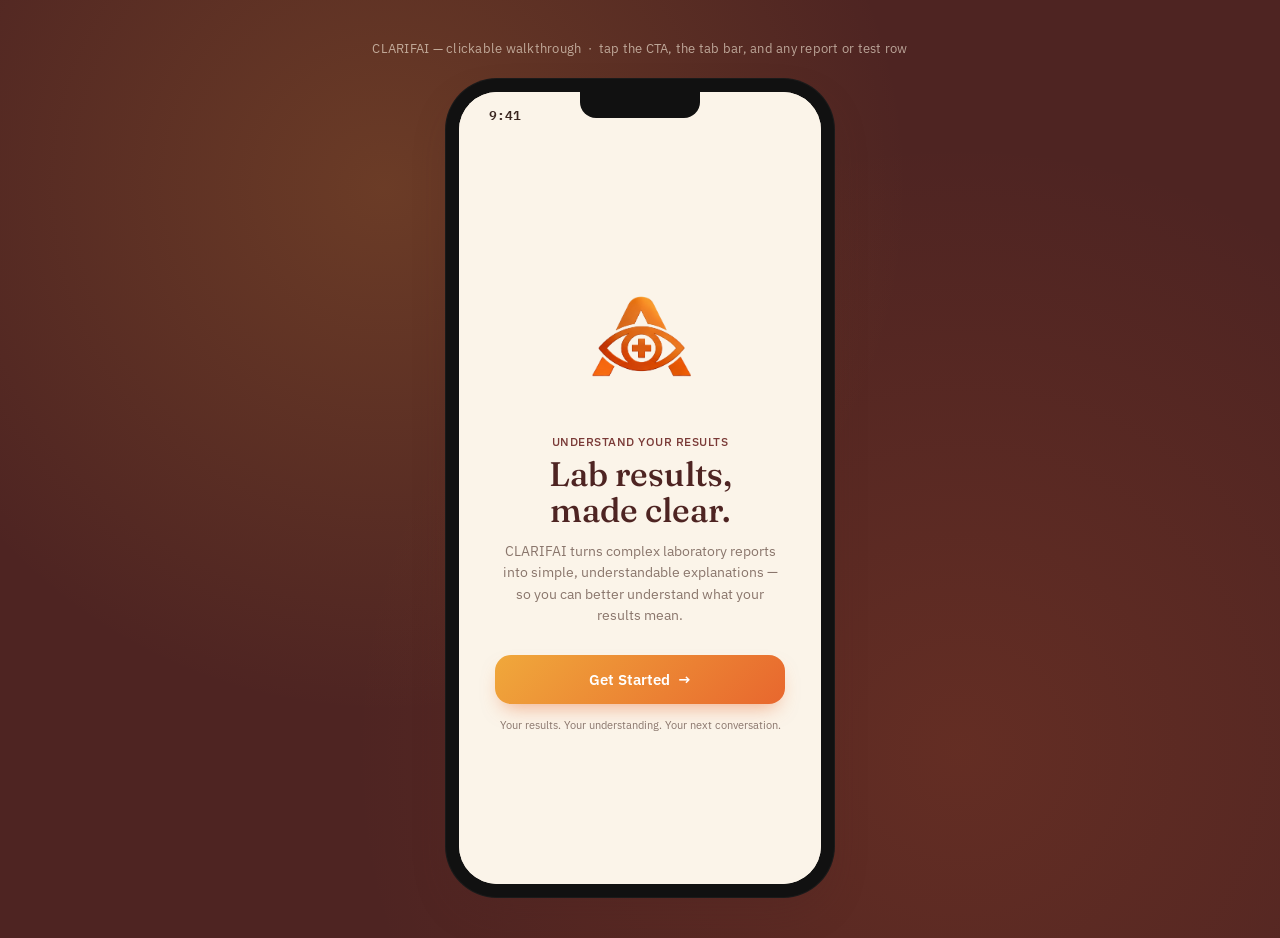
==== user/clarifai-app/index.html @ aa3ec921 "Added a separation folder for admin and user; also cleaned a few things for consistency" ====
<!DOCTYPE html>
<html lang="en">
<head>
<meta charset="UTF-8">
<meta name="viewport" content="width=device-width, initial-scale=1.0">
<title>CLARIFAI — Prototype</title>
<link rel="preconnect" href="https://fonts.googleapis.com">
<link rel="preconnect" href="https://fonts.gstatic.com" crossorigin>
<link href="https://fonts.googleapis.com/css2?family=Fraunces:opsz,wght@9..144,400;9..144,500;9..144,600&family=IBM+Plex+Sans:wght@400;500;600&family=IBM+Plex+Mono:wght@500;600&display=swap" rel="stylesheet">
<link rel="stylesheet" href="style.css">
</head>
<body>

<div class="stage-label">CLARIFAI — clickable walkthrough &nbsp;·&nbsp; tap the CTA, the tab bar, and any report or test row</div>

<div class="device">
  <div class="screen">

    <!-- ============ WELCOME ============ -->
    <div class="panel active welcome-panel" data-panel="welcome">
      <div class="statusbar">
        <span>9:41</span>
        <div class="icons">
          <svg viewBox="0 0 20 12" fill="none"><rect x="0" y="7" width="3" height="5" rx="0.5" fill="currentColor"/><rect x="5" y="4.5" width="3" height="7.5" rx="0.5" fill="currentColor"/><rect x="10" y="2" width="3" height="10" rx="0.5" fill="currentColor"/><rect x="15" y="0" width="3" height="12" rx="0.5" fill="currentColor"/></svg>
          <svg viewBox="0 0 25 12" fill="none"><rect x="0.5" y="0.5" width="20" height="11" rx="3" stroke="currentColor"/><rect x="2" y="2" width="15" height="8" rx="1.5" fill="currentColor"/><rect x="21.5" y="4" width="2" height="4" rx="1" fill="currentColor"/></svg>
        </div>
      </div>
      <div class="welcome-wrap">
        <div class="welcome-logo"><img src="clarifai-symbol.png" alt="CLARIFAI logo"></div>
        <div class="eyebrow">UNDERSTAND YOUR RESULTS</div>
        <h1>Lab results,<br>made clear.</h1>
        <p class="lead">CLARIFAI turns complex laboratory reports into simple, understandable explanations — so you can better understand what your results mean.</p>
        <button class="primary-btn welcome-btn" onclick="go('login')">Get Started <span>→</span></button>
        <p class="welcome-note">Your results. Your understanding. Your next conversation.</p>
      </div>
    </div>

    <!-- ============ LOGIN ============ -->
    <div class="panel login-panel" data-panel="login">
      <div class="statusbar">
        <span>9:41</span>
        <div class="icons">
          <svg viewBox="0 0 20 12" fill="none"><rect x="0" y="7" width="3" height="5" rx="0.5" fill="currentColor"/><rect x="5" y="4.5" width="3" height="7.5" rx="0.5" fill="currentColor"/><rect x="10" y="2" width="3" height="10" rx="0.5" fill="currentColor"/><rect x="15" y="0" width="3" height="12" rx="0.5" fill="currentColor"/></svg>
          <svg viewBox="0 0 25 12" fill="none"><rect x="0.5" y="0.5" width="20" height="11" rx="3" stroke="currentColor"/><rect x="2" y="2" width="15" height="8" rx="1.5" fill="currentColor"/><rect x="21.5" y="4" width="2" height="4" rx="1" fill="currentColor"/></svg>
        </div>
      </div>
      <div class="backrow">
        <button class="iconbtn" onclick="go('welcome')" aria-label="Back">
          <svg viewBox="0 0 24 24" fill="none"><path d="M15 6l-6 6 6 6" stroke="currentColor" stroke-width="2" stroke-linecap="round" stroke-linejoin="round"/></svg>
        </button>
      </div>
      <div class="login-wrap">
        <div class="login-brand">
          <div class="mini-logo"><img src="clarifai-symbol.png" alt="CLARIFAI symbol"></div>
          <h1>Welcome back</h1>
          <p>Log in to keep your lab reports and explanations in one place.</p>
        </div>

        <div class="form-group">
          <label for="email">Email address</label>
          <div class="input-wrap">
            <svg viewBox="0 0 24 24" fill="none"><rect x="3" y="5" width="18" height="14" rx="2" stroke="currentColor" stroke-width="1.8"/><path d="m4 7 8 6 8-6" stroke="currentColor" stroke-width="1.8" stroke-linejoin="round"/></svg>
            <input class="login-input" id="email" type="email" placeholder="you@example.com">
          </div>
        </div>

        <div class="form-group">
          <label for="password">Password</label>
          <div class="input-wrap">
            <svg viewBox="0 0 24 24" fill="none"><rect x="5" y="10" width="14" height="10" rx="2" stroke="currentColor" stroke-width="1.8"/><path d="M8 10V7.5a4 4 0 0 1 8 0V10" stroke="currentColor" stroke-width="1.8" stroke-linecap="round"/></svg>
            <input class="login-input" id="password" type="password" placeholder="Enter your password">
          </div>
        </div>

        <div class="login-options">
          <label class="remember"><input type="checkbox"> Remember me</label>
          <button class="forgot" type="button">Forgot password?</button>
        </div>

        <button class="primary-btn login-btn" onclick="go('home')">Log In</button>

        <div class="login-divider">SECURE &amp; PRIVATE</div>
        <div class="demo-note"><b>Prototype note:</b> this login is for the CLARIFAI walkthrough. Press Log In to continue to the app.</div>
      </div>
    </div>

    <!-- ============ HOME ============ -->
    <div class="panel" data-panel="home">
      <div class="statusbar">
        <span>9:41</span>
        <div class="icons">
          <svg viewBox="0 0 20 12" fill="none"><rect x="0" y="7" width="3" height="5" rx="0.5" fill="currentColor"/><rect x="5" y="4.5" width="3" height="7.5" rx="0.5" fill="currentColor"/><rect x="10" y="2" width="3" height="10" rx="0.5" fill="currentColor"/><rect x="15" y="0" width="3" height="12" rx="0.5" fill="currentColor"/></svg>
          <svg viewBox="0 0 25 12" fill="none"><rect x="0.5" y="0.5" width="20" height="11" rx="3" stroke="currentColor"/><rect x="2" y="2" width="15" height="8" rx="1.5" fill="currentColor"/><rect x="21.5" y="4" width="2" height="4" rx="1" fill="currentColor"/></svg>
        </div>
      </div>

      <div class="home-header">
        <div class="logo-mark"><img src="clarifai-symbol.png" alt="CLARIFAI symbol"></div>
        <div class="avatar">M</div>
      </div>

      <div class="panel-scroll">
        <div class="greeting">
          <h1>Kumusta, Marisol</h1>
          <p>Here's what's new with your lab reports, explained in plain language.</p>
        </div>

        <div class="upload-cta" onclick="go('upload')">
          <div class="ic">
            <svg viewBox="0 0 24 24" fill="none"><path d="M12 4v11M7 9l5-5 5 5" stroke="#fff" stroke-width="2" stroke-linecap="round" stroke-linejoin="round"/><path d="M5 17v2a2 2 0 0 0 2 2h10a2 2 0 0 0 2-2v-2" stroke="#fff" stroke-width="2" stroke-linecap="round"/></svg>
          </div>
          <div class="tx">
            <h3>Add a new lab report</h3>
            <p>Upload a photo or file — we'll translate it in under a minute.</p>
          </div>
        </div>

        <div class="section-row"><h2>Recent reports</h2><span>3 total</span></div>
        <div class="report-list">
          <div class="report-row card" onclick="go('results')">
            <div class="dot watch"></div>
            <div class="mid"><h4>Complete Blood Count</h4><span>Sept 2 · 2 flagged results</span></div>
            <div class="chev"><svg viewBox="0 0 24 24" fill="none"><path d="M9 6l6 6-6 6" stroke="currentColor" stroke-width="2" stroke-linecap="round" stroke-linejoin="round"/></svg></div>
          </div>
          <div class="report-row card">
            <div class="dot ok"></div>
            <div class="mid"><h4>Lipid Profile</h4><span>Aug 20 · within range</span></div>
            <div class="chev"><svg viewBox="0 0 24 24" fill="none"><path d="M9 6l6 6-6 6" stroke="currentColor" stroke-width="2" stroke-linecap="round" stroke-linejoin="round"/></svg></div>
          </div>
          <div class="report-row card">
            <div class="dot ok"></div>
            <div class="mid"><h4>Urinalysis</h4><span>Jul 11 · within range</span></div>
            <div class="chev"><svg viewBox="0 0 24 24" fill="none"><path d="M9 6l6 6-6 6" stroke="currentColor" stroke-width="2" stroke-linecap="round" stroke-linejoin="round"/></svg></div>
          </div>
        </div>

        <div class="literacy-strip">
          <svg viewBox="0 0 24 24" fill="none"><circle cx="12" cy="12" r="9" stroke="currentColor" stroke-width="1.8"/><path d="M12 11v5.5M12 8v.01" stroke="currentColor" stroke-width="1.8" stroke-linecap="round"/></svg>
          <p><b>CLARIFAI explains — it doesn't diagnose.</b> Bring your reports to your next visit to talk through what they mean for you.</p>
        </div>
      </div>

      <div class="tabbar">
        <button class="tab active" data-tab="home" onclick="go('home')">
          <svg viewBox="0 0 24 24" fill="none"><path d="M4 11.5 12 4l8 7.5" stroke="currentColor" stroke-width="1.9" stroke-linecap="round" stroke-linejoin="round"/><path d="M6 10v9a1 1 0 0 0 1 1h10a1 1 0 0 0 1-1v-9" stroke="currentColor" stroke-width="1.9" stroke-linecap="round" stroke-linejoin="round"/></svg>
          Home
        </button>
        <button class="tab" data-tab="results" onclick="go('results')">
          <svg viewBox="0 0 24 24" fill="none"><rect x="5" y="3.5" width="14" height="17" rx="2" stroke="currentColor" stroke-width="1.9"/><path d="M8.5 8.5h7M8.5 12h7M8.5 15.5h4.5" stroke="currentColor" stroke-width="1.9" stroke-linecap="round"/></svg>
          History
        </button>
        <button class="tab scan" onclick="go('upload')">
          <svg viewBox="0 0 24 24" fill="none"><rect x="3" y="6" width="18" height="13" rx="2.5" stroke="#fff" stroke-width="1.9"/><path d="M8 6l1.2-2h5.6L16 6" stroke="#fff" stroke-width="1.9" stroke-linecap="round" stroke-linejoin="round"/><circle cx="12" cy="12.5" r="3.4" stroke="#fff" stroke-width="1.9"/></svg>
        </button>
        <button class="tab" data-tab="detail" onclick="go('detail')">
          <svg viewBox="0 0 24 24" fill="none"><path d="M3 12h4l2-7 4 14 2-7h6" stroke="currentColor" stroke-width="1.9" stroke-linecap="round" stroke-linejoin="round"/></svg>
          Results
        </button>
        <button class="tab" data-tab="profile" onclick="go('profile')">
          <svg viewBox="0 0 24 24" fill="none"><circle cx="12" cy="8.2" r="3.4" stroke="currentColor" stroke-width="1.9"/><path d="M5 19.5c1.3-3.4 4.1-5 7-5s5.7 1.6 7 5" stroke="currentColor" stroke-width="1.9" stroke-linecap="round"/></svg>
          Profile
        </button>
      </div>
    </div>

    <!-- ============ UPLOAD ============ -->
    <div class="panel" data-panel="upload">
      <div class="statusbar"><span>9:41</span><div class="icons"><span></span></div></div>
      <div class="backrow">
        <div class="iconbtn" onclick="go('home')"><svg viewBox="0 0 24 24" fill="none"><path d="M15 6l-6 6 6 6" stroke="currentColor" stroke-width="2" stroke-linecap="round" stroke-linejoin="round"/></svg></div>
        <h2 style="font-size:16.5px;">Add a lab report</h2>
      </div>
      <div class="panel-scroll">
        <div class="dropzone" id="dropzone" onclick="mockFile()">
          <div class="ic">
            <svg viewBox="0 0 24 24" fill="none"><path d="M12 16V4M8 8l4-4 4 4" stroke="currentColor" stroke-width="2" stroke-linecap="round" stroke-linejoin="round"/><path d="M4 16v3a2 2 0 0 0 2 2h12a2 2 0 0 0 2-2v-3" stroke="currentColor" stroke-width="2" stroke-linecap="round"/></svg>
          </div>
          <h3>Drop your report here</h3>
          <p>Or choose an option below. Photos, scans, and PDFs all work.</p>
        </div>

        <div class="filepreview" id="filepreview">
          <div class="thumb"><svg viewBox="0 0 24 24" fill="none"><path d="M14 3H7a2 2 0 0 0-2 2v14a2 2 0 0 0 2 2h10a2 2 0 0 0 2-2V8l-5-5Z" stroke="#fff" stroke-width="1.8" stroke-linejoin="round"/><path d="M14 3v5h5" stroke="#fff" stroke-width="1.8" stroke-linejoin="round"/></svg></div>
          <div class="mid"><h4>CBC_Sept2026.jpg</h4><span>2.4 MB · ready to analyze</span></div>
        </div>

        <div class="upload-actions" style="margin-top:18px;">
          <button class="ghost-btn" onclick="mockFile()">
            <svg viewBox="0 0 24 24" fill="none" width="17" height="17"><rect x="3" y="6" width="18" height="13" rx="2.5" stroke="currentColor" stroke-width="1.8"/><circle cx="12" cy="12.5" r="3.2" stroke="currentColor" stroke-width="1.8"/></svg>
            Take a photo
          </button>
          <button class="ghost-btn" onclick="mockFile()">
            <svg viewBox="0 0 24 24" fill="none" width="17" height="17"><path d="M14 3H7a2 2 0 0 0-2 2v14a2 2 0 0 0 2 2h10a2 2 0 0 0 2-2V8l-5-5Z" stroke="currentColor" stroke-width="1.8" stroke-linejoin="round"/></svg>
            Choose a file
          </button>
        </div>
      </div>
      <div class="upload-footer">
        <button class="primary-btn" onclick="go('processing'); runPipeline();">Analyze report</button>
      </div>
    </div>

    <!-- ============ PROCESSING ============ -->
    <div class="panel" data-panel="processing">
      <div class="statusbar"><span>9:41</span><div class="icons"><span></span></div></div>
      <div class="proc-wrap">
        <div class="proc-mark">
          <svg viewBox="0 0 48 48" fill="none"><path d="M6 24C13 13 35 13 42 24C35 35 13 35 6 24Z" stroke="currentColor" stroke-width="2.6" stroke-linejoin="round"/><circle cx="24" cy="24" r="6" fill="currentColor"/></svg>
        </div>
        <h2>Reading your report</h2>
        <p>This usually takes a few seconds</p>

        <div class="steps" id="steps">
          <div class="step" data-step="1">
            <div><div class="num">1</div><div class="connector"></div></div>
            <div class="stxt"><h4>Capture</h4><p>Scanning the document you uploaded</p></div>
          </div>
          <div class="step" data-step="2">
            <div><div class="num">2</div><div class="connector"></div></div>
            <div class="stxt"><h4>Identify</h4><p>Finding test names, values, and ranges</p></div>
          </div>
          <div class="step" data-step="3">
            <div><div class="num">3</div><div class="connector"></div></div>
            <div class="stxt"><h4>Match</h4><p>Checking against our medical knowledge base</p></div>
          </div>
          <div class="step" data-step="4">
            <div><div class="num">4</div><div class="connector"></div></div>
            <div class="stxt"><h4>Explain</h4><p>Writing a plain-language explanation</p></div>
          </div>
          <div class="step" data-step="5">
            <div><div class="num">5</div></div>
            <div class="stxt"><h4>Deliver</h4><p>Preparing your results</p></div>
          </div>
        </div>
      </div>
    </div>

    <!-- ============ RESULTS ============ -->
    <div class="panel" data-panel="results">
      <div class="statusbar"><span>9:41</span><div class="icons"><span></span></div></div>
      <div class="backrow">
        <div class="iconbtn" onclick="go('home')"><svg viewBox="0 0 24 24" fill="none"><path d="M15 6l-6 6 6 6" stroke="currentColor" stroke-width="2" stroke-linecap="round" stroke-linejoin="round"/></svg></div>
        <h2 style="font-size:16.5px;">Complete Blood Count</h2>
      </div>
      <div class="panel-scroll">
        <div class="results-summary">
          <div class="big">2</div>
          <div class="cap">results are outside your lab's typical range — tap any test to see what it means</div>
        </div>

        <div class="test-row card" onclick="openTest('hgb')">
          <div class="mid"><h4>Hemoglobin</h4><div class="val">14.5 g/dL</div></div>
          <div class="flag normal">In range</div>
        </div>
        <div class="test-row card" onclick="openTest('wbc')">
          <div class="mid"><h4>White Blood Cells</h4><div class="val">12.4 ×10⁹/L</div></div>
          <div class="flag high"><svg viewBox="0 0 24 24" fill="none"><path d="M6 15l6-6 6 6" stroke="#fff" stroke-width="3" stroke-linecap="round"/></svg>Above</div>
        </div>
        <div class="test-row card" onclick="openTest('glu')">
          <div class="mid"><h4>Fasting Glucose</h4><div class="val">118 mg/dL</div></div>
          <div class="flag high"><svg viewBox="0 0 24 24" fill="none"><path d="M6 15l6-6 6 6" stroke="#fff" stroke-width="3" stroke-linecap="round"/></svg>Above</div>
        </div>
        <div class="test-row card" onclick="openTest('crea')">
          <div class="mid"><h4>Creatinine</h4><div class="val">0.9 mg/dL</div></div>
          <div class="flag normal">In range</div>
        </div>
        <div class="test-row card" onclick="openTest('plt')">
          <div class="mid"><h4>Platelets</h4><div class="val">142 ×10⁹/L</div></div>
          <div class="flag low"><svg viewBox="0 0 24 24" fill="none"><path d="M6 9l6 6 6-6" stroke="var(--ember-500)" stroke-width="3" stroke-linecap="round"/></svg>Below</div>
        </div>
      </div>
      <div class="tabbar">
        <button class="tab" onclick="go('home')"><svg viewBox="0 0 24 24" fill="none"><path d="M4 11.5 12 4l8 7.5" stroke="currentColor" stroke-width="1.9" stroke-linecap="round" stroke-linejoin="round"/><path d="M6 10v9a1 1 0 0 0 1 1h10a1 1 0 0 0 1-1v-9" stroke="currentColor" stroke-width="1.9" stroke-linecap="round" stroke-linejoin="round"/></svg>Home</button>
        <button class="tab active"><svg viewBox="0 0 24 24" fill="none"><rect x="5" y="3.5" width="14" height="17" rx="2" stroke="currentColor" stroke-width="1.9"/><path d="M8.5 8.5h7M8.5 12h7M8.5 15.5h4.5" stroke="currentColor" stroke-width="1.9" stroke-linecap="round"/></svg>History</button>
        <button class="tab scan" onclick="go('upload')"><svg viewBox="0 0 24 24" fill="none"><rect x="3" y="6" width="18" height="13" rx="2.5" stroke="#fff" stroke-width="1.9"/><path d="M8 6l1.2-2h5.6L16 6" stroke="#fff" stroke-width="1.9" stroke-linecap="round" stroke-linejoin="round"/><circle cx="12" cy="12.5" r="3.4" stroke="#fff" stroke-width="1.9"/></svg></button>
        <button class="tab" onclick="go('detail')"><svg viewBox="0 0 24 24" fill="none"><path d="M3 12h4l2-7 4 14 2-7h6" stroke="currentColor" stroke-width="1.9" stroke-linecap="round" stroke-linejoin="round"/></svg>Results</button>
        <button class="tab" onclick="go('profile')"><svg viewBox="0 0 24 24" fill="none"><circle cx="12" cy="8.2" r="3.4" stroke="currentColor" stroke-width="1.9"/><path d="M5 19.5c1.3-3.4 4.1-5 7-5s5.7 1.6 7 5" stroke="currentColor" stroke-width="1.9" stroke-linecap="round"/></svg>Profile</button>
      </div>
    </div>

    <!-- ============ DETAIL ============ -->
    <div class="panel" data-panel="detail">
      <div class="statusbar"><span>9:41</span><div class="icons"><span></span></div></div>
      <div class="backrow">
        <div class="iconbtn" onclick="go('results')"><svg viewBox="0 0 24 24" fill="none"><path d="M15 6l-6 6 6 6" stroke="currentColor" stroke-width="2" stroke-linecap="round" stroke-linejoin="round"/></svg></div>
        <h2 style="font-size:16.5px;">Test result</h2>
      </div>
      <div class="panel-scroll">
        <div class="detail-hero">
          <div class="eyebrow" id="d-eyebrow">White blood cells</div>
          <h1 id="d-title">White Blood Cell Count</h1>
          <div class="value-row"><div class="v" id="d-value">12.4</div><div class="u" id="d-unit">×10⁹/L</div></div>

          <div class="gauge">
            <div class="gauge-track"><div class="gauge-fill"></div><div class="gauge-marker" id="d-marker" style="left:78%;"></div></div>
            <div class="gauge-labels"><span id="d-lo">4.5</span><span id="d-hi">11.0</span></div>
          </div>
        </div>

        <div class="toggle-row">
          <div class="toggle-group" id="grp-level">
            <button class="toggle-opt active" data-level="simple" onclick="setLevel('simple')">Simple</button>
            <button class="toggle-opt" data-level="technical" onclick="setLevel('technical')">Technical</button>
          </div>
          <div class="toggle-group" id="grp-lang">
            <button class="toggle-opt active" data-lang="en" onclick="setLang('en')">English</button>
            <button class="toggle-opt" data-lang="fil" onclick="setLang('fil')">Filipino</button>
          </div>
        </div>

        <div class="explain-card card">
          <div class="tag" id="d-tag">
            <svg viewBox="0 0 24 24" fill="none" width="12" height="12"><path d="M6 15l6-6 6 6" stroke="currentColor" stroke-width="3" stroke-linecap="round"/></svg>
            Above your lab's range
          </div>
          <p id="d-explain">White blood cells help your body fight infection. Your count is a bit higher than what your lab expects for a healthy adult — this can happen for many reasons, including a recent infection. It's not a diagnosis on its own.</p>
        </div>

        <div class="audio-row card">
          <button class="playbtn" id="playbtn" onclick="toggleAudio()">
            <svg id="play-icon" viewBox="0 0 24 24" fill="none"><path d="M8 5v14l11-7L8 5Z" fill="#fff"/></svg>
          </button>
          <div class="waves" id="waves"></div>
          <span id="audio-time">0:00 / 0:24</span>
        </div>

        <div class="disclaimer">
          <svg viewBox="0 0 24 24" fill="none"><circle cx="12" cy="12" r="9" stroke="currentColor" stroke-width="1.8"/><path d="M12 11v5.5M12 8v.01" stroke="currentColor" stroke-width="1.8" stroke-linecap="round"/></svg>
          <p>This explains what your result means — it doesn't diagnose a condition or replace medical advice. Share this report with your doctor for guidance specific to you.</p>
        </div>
      </div>
      <div class="tabbar">
        <button class="tab" onclick="go('home')"><svg viewBox="0 0 24 24" fill="none"><path d="M4 11.5 12 4l8 7.5" stroke="currentColor" stroke-width="1.9" stroke-linecap="round" stroke-linejoin="round"/><path d="M6 10v9a1 1 0 0 0 1 1h10a1 1 0 0 0 1-1v-9" stroke="currentColor" stroke-width="1.9" stroke-linecap="round" stroke-linejoin="round"/></svg>Home</button>
        <button class="tab" onclick="go('results')"><svg viewBox="0 0 24 24" fill="none"><rect x="5" y="3.5" width="14" height="17" rx="2" stroke="currentColor" stroke-width="1.9"/><path d="M8.5 8.5h7M8.5 12h7M8.5 15.5h4.5" stroke="currentColor" stroke-width="1.9" stroke-linecap="round"/></svg>History</button>
        <button class="tab scan" onclick="go('upload')"><svg viewBox="0 0 24 24" fill="none"><rect x="3" y="6" width="18" height="13" rx="2.5" stroke="#fff" stroke-width="1.9"/><path d="M8 6l1.2-2h5.6L16 6" stroke="#fff" stroke-width="1.9" stroke-linecap="round" stroke-linejoin="round"/><circle cx="12" cy="12.5" r="3.4" stroke="#fff" stroke-width="1.9"/></svg></button>
        <button class="tab active"><svg viewBox="0 0 24 24" fill="none"><path d="M3 12h4l2-7 4 14 2-7h6" stroke="currentColor" stroke-width="1.9" stroke-linecap="round" stroke-linejoin="round"/></svg>Results</button>
        <button class="tab" onclick="go('profile')"><svg viewBox="0 0 24 24" fill="none"><circle cx="12" cy="8.2" r="3.4" stroke="currentColor" stroke-width="1.9"/><path d="M5 19.5c1.3-3.4 4.1-5 7-5s5.7 1.6 7 5" stroke="currentColor" stroke-width="1.9" stroke-linecap="round"/></svg>Profile</button>
      </div>
    </div>

    <!-- ============ PROFILE ============ -->
    <div class="panel" data-panel="profile">
      <div class="statusbar"><span>9:41</span><div class="icons"><span></span></div></div>
      <div class="panel-scroll" style="padding-top:14px;">
        <div class="prof-head">
          <div class="avatar">M</div>
          <div><h3>Marisol Reyes</h3><span>marisol.reyes@email.com</span></div>
        </div>

        <div class="settings-group">
          <h4>Language &amp; accessibility</h4>
          <div class="card">
            <div class="setting-row">
              <div class="lbl"><svg viewBox="0 0 24 24" fill="none"><path d="M4 6h9M8 4v2c0 4.5-2 8-5 10M6 12c1.8 2 4.6 3.2 7 3.4M13 21l4-9 4 9M14.5 18h5" stroke="currentColor" stroke-width="1.7" stroke-linecap="round" stroke-linejoin="round"/></svg>Report language</div>
              <div class="val">Filipino ›</div>
            </div>
            <div class="setting-row">
              <div class="lbl"><svg viewBox="0 0 24 24" fill="none"><path d="M11 5 6 9H3v6h3l5 4V5Z" stroke="currentColor" stroke-width="1.7" stroke-linejoin="round"/><path d="M16 9a4 4 0 0 1 0 6" stroke="currentColor" stroke-width="1.7" stroke-linecap="round"/></svg>Audio explanations</div>
              <div class="switch on" onclick="this.classList.toggle('on')"><i></i></div>
            </div>
            <div class="setting-row">
              <div class="lbl"><svg viewBox="0 0 24 24" fill="none"><path d="M4 12h16M4 7h16M4 17h10" stroke="currentColor" stroke-width="1.7" stroke-linecap="round"/></svg>Simplified text by default</div>
              <div class="switch on" onclick="this.classList.toggle('on')"><i></i></div>
            </div>
          </div>
        </div>

        <div class="settings-group">
          <h4>Privacy</h4>
          <div class="card">
            <div class="setting-row">
              <div class="lbl"><svg viewBox="0 0 24 24" fill="none"><rect x="5" y="10" width="14" height="10" rx="2" stroke="currentColor" stroke-width="1.7"/><path d="M8 10V7a4 4 0 0 1 8 0v3" stroke="currentColor" stroke-width="1.7"/></svg>Face ID lock</div>
              <div class="switch on" onclick="this.classList.toggle('on')"><i></i></div>
            </div>
            <div class="setting-row">
              <div class="lbl"><svg viewBox="0 0 24 24" fill="none"><path d="M14 3H7a2 2 0 0 0-2 2v14a2 2 0 0 0 2 2h10a2 2 0 0 0 2-2V8l-5-5Z" stroke="currentColor" stroke-width="1.7" stroke-linejoin="round"/></svg>Download my reports</div>
              <div class="val">›</div>
            </div>
            <div class="setting-row">
              <div class="lbl"><svg viewBox="0 0 24 24" fill="none"><path d="M3 6h18M8 6V4h8v2M6 6l1 14h10l1-14" stroke="currentColor" stroke-width="1.7" stroke-linecap="round" stroke-linejoin="round"/></svg>Delete account &amp; data</div>
              <div class="val">›</div>
            </div>
          </div>
        </div>
      </div>
      <div class="tabbar">
        <button class="tab" onclick="go('home')"><svg viewBox="0 0 24 24" fill="none"><path d="M4 11.5 12 4l8 7.5" stroke="currentColor" stroke-width="1.9" stroke-linecap="round" stroke-linejoin="round"/><path d="M6 10v9a1 1 0 0 0 1 1h10a1 1 0 0 0 1-1v-9" stroke="currentColor" stroke-width="1.9" stroke-linecap="round" stroke-linejoin="round"/></svg>Home</button>
        <button class="tab" onclick="go('results')"><svg viewBox="0 0 24 24" fill="none"><rect x="5" y="3.5" width="14" height="17" rx="2" stroke="currentColor" stroke-width="1.9"/><path d="M8.5 8.5h7M8.5 12h7M8.5 15.5h4.5" stroke="currentColor" stroke-width="1.9" stroke-linecap="round"/></svg>History</button>
        <button class="tab scan" onclick="go('upload')"><svg viewBox="0 0 24 24" fill="none"><rect x="3" y="6" width="18" height="13" rx="2.5" stroke="#fff" stroke-width="1.9"/><path d="M8 6l1.2-2h5.6L16 6" stroke="#fff" stroke-width="1.9" stroke-linecap="round" stroke-linejoin="round"/><circle cx="12" cy="12.5" r="3.4" stroke="#fff" stroke-width="1.9"/></svg></button>
        <button class="tab" onclick="go('detail')"><svg viewBox="0 0 24 24" fill="none"><path d="M3 12h4l2-7 4 14 2-7h6" stroke="currentColor" stroke-width="1.9" stroke-linecap="round" stroke-linejoin="round"/></svg>Results</button>
        <button class="tab active"><svg viewBox="0 0 24 24" fill="none"><circle cx="12" cy="8.2" r="3.4" stroke="currentColor" stroke-width="1.9"/><path d="M5 19.5c1.3-3.4 4.1-5 7-5s5.7 1.6 7 5" stroke="currentColor" stroke-width="1.9" stroke-linecap="round"/></svg>Profile</button>
      </div>
    </div>

  </div>
</div>

<script src="script.js"></script>
</body>
</html>
---- user/clarifai-app/style.css ----
:root{
    --maroon-900:#4E2422;
    --maroon-700:#7A3A37;
    --maroon-600:#8C4642;
    --sand-50:#FBF4E9;
    --sand-100:#F5E9D8;
    --paper:#FFFCF7;
    --gold-400:#F0A83B;
    --ember-500:#E8672E;
    --ink-900:#3A2620;
    --ink-500:#8A766C;
    --ink-300:#C9B9AE;
    --line:#EADFCF;
    --grad: linear-gradient(135deg, var(--gold-400), var(--ember-500));
    --shadow: 0 18px 40px -12px rgba(78,36,34,0.35);
  }
  *{box-sizing:border-box;}
  html,body{margin:0;padding:0;}
  body{
    min-height:100vh;
    display:flex;
    flex-direction:column;
    align-items:center;
    justify-content:center;
    gap:22px;
    background:
      radial-gradient(circle at 30% 20%, rgba(240,168,59,0.18), transparent 45%),
      radial-gradient(circle at 75% 80%, rgba(232,103,46,0.14), transparent 50%),
      var(--maroon-900);
    font-family:'IBM Plex Sans', sans-serif;
    color:var(--ink-900);
    padding:40px 16px;
  }
  .stage-label{
    color:var(--sand-100);
    opacity:0.65;
    font-size:12.5px;
    letter-spacing:0.02em;
    text-align:center;
  }
  .stage-label b{color:var(--gold-400); font-weight:600;}

  /* ---------- Device frame ---------- */
  .device{
    width:390px;
    height:820px;
    background:#111;
    border-radius:52px;
    padding:14px;
    box-shadow: var(--shadow), 0 0 0 1px rgba(255,255,255,0.04) inset;
    position:relative;
  }
  .device::before{ /* notch */
    content:"";
    position:absolute;
    top:14px; left:50%;
    transform:translateX(-50%);
    width:120px; height:26px;
    background:#111;
    border-radius:0 0 16px 16px;
    z-index:30;
  }
  .screen{
    width:100%; height:100%;
    background:var(--sand-50);
    border-radius:38px;
    overflow:hidden;
    position:relative;
    display:flex;
    flex-direction:column;
  }
  .statusbar{
    height:46px;
    flex:0 0 auto;
    display:flex;
    align-items:center;
    justify-content:space-between;
    padding:0 26px 0 30px;
    font-family:'IBM Plex Mono', monospace;
    font-size:13px;
    font-weight:600;
    color:var(--ink-900);
  }
  .statusbar .icons{display:flex; align-items:center; gap:6px;}

  /* ---------- Screen viewport & panels ---------- */
  .viewport{
    position:relative;
    flex:1 1 auto;
    overflow:hidden;
  }
  .panel{
    position:absolute;
    inset:0;
    display:flex;
    flex-direction:column;
    opacity:0;
    transform:translateY(14px);
    pointer-events:none;
    transition:opacity .32s ease, transform .32s ease;
  }
  .panel.active{
    opacity:1;
    transform:translateY(0);
    pointer-events:auto;
  }
  .panel-scroll{
    flex:1 1 auto;
    overflow-y:auto;
    padding:4px 22px 24px;
  }
  .panel-scroll::-webkit-scrollbar{width:0;}

  /* ---------- Shared bits ---------- */
  h1,h2,h3{margin:0; font-family:'Fraunces', serif; font-weight:500; color:var(--maroon-900);}
  p{margin:0;}
  .eyebrow{
    font-size:12px;
    color:var(--ink-500);
    font-weight:500;
  }
  .backrow{
    display:flex; align-items:center; gap:10px;
    padding:14px 22px 6px;
  }
  .iconbtn{
    width:34px; height:34px;
    border-radius:11px;
    border:1px solid var(--line);
    background:var(--paper);
    display:flex; align-items:center; justify-content:center;
    color:var(--maroon-700);
    cursor:pointer;
  }
  .iconbtn svg{width:17px; height:17px;}

  .logo-mark{ display:flex; align-items:center; gap:8px; width:38px; }
  .logo-mark img{ width:38px; height:34px; object-fit:contain; display:block; }

  .primary-btn{
    background:var(--grad);
    color:#fff;
    border:none;
    border-radius:16px;
    padding:15px 18px;
    font-family:'IBM Plex Sans', sans-serif;
    font-weight:600;
    font-size:15px;
    display:flex; align-items:center; justify-content:center; gap:8px;
    cursor:pointer;
    box-shadow:0 10px 20px -8px rgba(232,103,46,0.55);
  }
  .primary-btn:active{ transform:translateY(1px); }
  .ghost-btn{
    background:var(--paper);
    color:var(--maroon-700);
    border:1px solid var(--line);
    border-radius:16px;
    padding:15px 18px;
    font-family:'IBM Plex Sans', sans-serif;
    font-weight:600;
    font-size:14.5px;
    display:flex; align-items:center; justify-content:center; gap:8px;
    cursor:pointer;
  }

  .card{
    background:var(--paper);
    border:1px solid var(--line);
    border-radius:20px;
  }

  /* ---------- Home screen ---------- */
  .home-header{
    padding:8px 22px 18px;
    display:flex; align-items:center; justify-content:space-between;
  }
  .avatar{
    width:38px; height:38px; border-radius:50%;
    background:var(--grad);
    display:flex; align-items:center; justify-content:center;
    color:#fff; font-family:'Fraunces',serif; font-weight:600; font-size:15px;
  }
  .greeting{ padding:2px 22px 20px; }
  .greeting h1{ font-size:26px; line-height:1.25; }
  .greeting p{ margin-top:6px; color:var(--ink-500); font-size:14px; line-height:1.5; max-width:280px;}

  .upload-cta{
    margin:0 22px 26px;
    padding:20px;
    border-radius:22px;
    background:var(--maroon-900);
    color:var(--sand-50);
    display:flex;
    align-items:center;
    gap:14px;
    cursor:pointer;
    position:relative;
    overflow:hidden;
  }
  .upload-cta::after{
    content:"";
    position:absolute; right:-30px; top:-30px;
    width:120px; height:120px; border-radius:50%;
    background:radial-gradient(circle, rgba(240,168,59,0.35), transparent 70%);
  }
  .upload-cta .ic{
    width:46px; height:46px; border-radius:14px;
    background:var(--grad);
    display:flex; align-items:center; justify-content:center; flex:0 0 auto;
  }
  .upload-cta .ic svg{width:22px; height:22px; color:#fff;}
  .upload-cta .tx h3{ color:#fff; font-size:16px; font-weight:500; margin-bottom:3px;}
  .upload-cta .tx p{ color:rgba(251,244,233,0.65); font-size:12.5px; line-height:1.4; }

  .section-row{
    display:flex; align-items:baseline; justify-content:space-between;
    padding:0 22px 12px;
  }
  .section-row h2{ font-size:16.5px; }
  .section-row span{ font-size:12.5px; color:var(--ink-500); }

  .report-list{ padding:0 22px; display:flex; flex-direction:column; gap:10px; margin-bottom:20px;}
  .report-row{
    display:flex; align-items:center; gap:12px;
    padding:13px 14px;
    cursor:pointer;
  }
  .report-row .dot{
    width:9px; height:9px; border-radius:50%;
    flex:0 0 auto;
  }
  .dot.ok{ background:#B8894A; }
  .dot.watch{ background:var(--ember-500); }
  .report-row .mid{ flex:1 1 auto; min-width:0; }
  .report-row .mid h4{ margin:0 0 2px; font-size:14px; font-weight:600; color:var(--ink-900); }
  .report-row .mid span{ font-size:12px; color:var(--ink-500); }
  .report-row .chev{ color:var(--ink-300); }
  .report-row .chev svg{ width:15px; height:15px; }

  .literacy-strip{
    margin:2px 22px 10px;
    padding:14px 16px;
    border-radius:18px;
    background:var(--sand-100);
    display:flex; gap:12px; align-items:flex-start;
  }
  .literacy-strip svg{ width:18px; height:18px; color:var(--maroon-700); flex:0 0 auto; margin-top:1px;}
  .literacy-strip p{ font-size:12.5px; line-height:1.5; color:var(--ink-900); }
  .literacy-strip b{ font-weight:600; }

  /* ---------- Welcome & Login ---------- */
  .welcome-panel{
    background:var(--sand-50);
  }
  .welcome-wrap{
    flex:1 1 auto;
    display:flex;
    flex-direction:column;
    align-items:center;
    justify-content:center;
    padding:34px 30px 46px;
    text-align:center;
  }
  .welcome-logo{
    width:150px;
    height:134px;
    display:flex;
    align-items:center;
    justify-content:center;
    margin:0 auto 22px;
  }
  .welcome-logo img{
    width:150px;
    height:auto;
    max-height:134px;
    object-fit:contain;
    display:block;
  }

  .welcome-wrap .eyebrow{
    color:var(--maroon-700);
    margin-bottom:8px;
    letter-spacing:.04em;
  }
  .welcome-wrap h1{
    font-size:34px;
    line-height:1.05;
    margin-bottom:12px;
  }
  .welcome-wrap .lead{
    max-width:285px;
    color:var(--ink-500);
    font-size:13.5px;
    line-height:1.6;
    margin-bottom:28px;
  }
  .welcome-btn{
    width:100%;
    max-width:290px;
  }
  .welcome-note{
    margin-top:14px;
    font-size:10.5px;
    color:var(--ink-500);
  }
  .login-panel .login-wrap{
    flex:1 1 auto;
    display:flex;
    flex-direction:column;
    padding:20px 26px 28px;
    overflow-y:auto;
  }
  .login-panel .login-wrap::-webkit-scrollbar{width:0;}
  .login-brand{
    display:flex;
    flex-direction:column;
    align-items:center;
    text-align:center;
    margin:10px 0 25px;
  }
  .login-brand .mini-logo{
    width:min(86px, 100%);
    height:auto;
    display:flex; align-items:center; justify-content:center;
    margin-bottom:18px;
  }
  .login-brand .mini-logo img{width:100%; height:auto; display:block;}
  .login-brand h1{font-size:27px;margin-bottom:6px;}
  .login-brand p{font-size:12.5px;color:var(--ink-500);line-height:1.5;max-width:265px;}
  .form-group{margin-bottom:15px;}
  .form-group label{
    display:block;
    font-size:12px;
    font-weight:600;
    color:var(--ink-900);
    margin:0 0 7px 3px;
  }
  .input-wrap{position:relative;}
  .input-wrap svg{
    position:absolute; left:14px; top:50%;
    transform:translateY(-50%);
    width:17px;height:17px;color:var(--ink-500);
  }
  .login-input{
    width:100%;
    border:1px solid var(--line);
    background:var(--paper);
    color:var(--ink-900);
    border-radius:14px;
    padding:13px 14px 13px 42px;
    font-family:'IBM Plex Sans',sans-serif;
    font-size:13px;
    outline:none;
  }
  .login-input:focus{border-color:var(--gold-400);box-shadow:0 0 0 3px rgba(240,168,59,.12);}
  .login-options{
    display:flex;
    align-items:center;
    justify-content:space-between;
    margin:1px 2px 20px;
  }
  .remember{display:flex;align-items:center;gap:7px;font-size:11.5px;color:var(--ink-500);}
  .remember input{accent-color:var(--ember-500);}
  .forgot{border:none;background:none;color:var(--maroon-700);font:600 11.5px 'IBM Plex Sans',sans-serif;cursor:pointer;padding:0;}
  .login-btn{width:100%;}
  .login-divider{display:flex;align-items:center;gap:10px;margin:22px 0 18px;color:var(--ink-300);font-size:10.5px;}
  .login-divider::before,.login-divider::after{content:"";height:1px;background:var(--line);flex:1;}
  .demo-note{
    border:1px solid var(--line);
    background:var(--paper);
    border-radius:14px;
    padding:12px 13px;
    font-size:11px;
    line-height:1.5;
    color:var(--ink-500);
    text-align:center;
  }
  .demo-note b{color:var(--maroon-700);}

  /* ---------- Tab bar ---------- */
  .tabbar{
    flex:0 0 auto;
    display:flex;
    align-items:center;
    justify-content:space-around;
    padding:10px 10px 22px;
    background:var(--paper);
    border-top:1px solid var(--line);
  }
  .tab{
    display:flex; flex-direction:column; align-items:center; gap:4px;
    color:var(--ink-300);
    cursor:pointer;
    font-size:10.5px;
    font-weight:500;
    background:none; border:none;
    font-family:'IBM Plex Sans', sans-serif;
    padding:4px 10px;
  }
  .tab svg{ width:21px; height:21px; }
  .tab.active{ color:var(--maroon-700); }
  .tab.scan{
    color:#fff;
    background:var(--grad);
    width:46px; height:46px;
    min-width:46px; min-height:46px;
    padding:0;
    border-radius:15px;
    margin-top:-20px;
    position:relative;
    display:block;
    box-shadow:0 8px 16px -6px rgba(232,103,46,0.6);
  }
  .tab.scan svg{
    position:absolute;
    width:20px; height:20px;
    top:50%; left:50%;
    transform:translate(-50%,-50%);
    display:block;
    margin:0;
  }

  /* ---------- Upload screen ---------- */
  .dropzone{
    margin:10px 22px 18px;
    border:1.5px dashed var(--ink-300);
    border-radius:24px;
    padding:38px 22px;
    display:flex; flex-direction:column; align-items:center; text-align:center;
    gap:14px;
    background:var(--paper);
  }
  .dropzone .ic{
    width:58px; height:58px; border-radius:50%;
    background:var(--sand-100);
    display:flex; align-items:center; justify-content:center;
  }
  .dropzone .ic svg{ width:26px; height:26px; color:var(--maroon-700); }
  .dropzone h3{ font-size:16px; font-weight:500; }
  .dropzone p{ font-size:12.5px; color:var(--ink-500); line-height:1.5; max-width:230px; }
  .upload-actions{ display:flex; flex-direction:column; gap:10px; padding:0 22px; }
  .filepreview{
    margin:4px 22px 0;
    display:none;
    align-items:center; gap:12px;
    padding:12px 14px;
  }
  .filepreview.show{ display:flex; }
  .filepreview .thumb{
    width:42px; height:42px; border-radius:10px;
    background:var(--grad);
    display:flex; align-items:center; justify-content:center;
  }
  .filepreview .thumb svg{ width:18px; height:18px; color:#fff; }
  .filepreview .mid h4{ margin:0 0 2px; font-size:13.5px; font-weight:600; }
  .filepreview .mid span{ font-size:11.5px; color:var(--ink-500); }
  .upload-footer{ margin-top:auto; padding:14px 22px 20px; }

  /* ---------- Processing screen ---------- */
  .proc-wrap{
    flex:1 1 auto;
    display:flex; flex-direction:column;
    align-items:center;
    justify-content:center;
    padding:0 30px;
  }
  .proc-mark{
    width:74px; height:74px; border-radius:50%;
    background:var(--maroon-900);
    display:flex; align-items:center; justify-content:center;
    margin-bottom:22px;
  }
  .proc-mark svg{ width:32px; height:32px; color:var(--gold-400); animation:blink 2.1s ease-in-out infinite; }
  @keyframes blink{ 0%,100%{opacity:1;} 50%{opacity:0.35;} }
  .proc-wrap h2{ font-size:19px; text-align:center; margin-bottom:4px; }
  .proc-wrap>p{ font-size:12.5px; color:var(--ink-500); text-align:center; margin-bottom:30px; }

  .steps{ width:100%; display:flex; flex-direction:column; gap:0; }
  .step{
    display:flex; align-items:flex-start; gap:14px;
    padding:9px 0;
    opacity:0.35;
    transition:opacity .3s ease;
  }
  .step.on{ opacity:1; }
  .step .num{
    width:26px; height:26px; border-radius:50%;
    border:1.5px solid var(--ink-300);
    display:flex; align-items:center; justify-content:center;
    font-family:'IBM Plex Mono', monospace;
    font-size:11.5px; font-weight:600; color:var(--ink-500);
    flex:0 0 auto;
    transition:all .3s ease;
  }
  .step.on .num{ border-color:var(--ember-500); background:var(--grad); color:#fff; }
  .step .stxt h4{ margin:1px 0 2px; font-size:13.5px; font-weight:600; color:var(--ink-900); }
  .step .stxt p{ font-size:11.5px; color:var(--ink-500); line-height:1.4; }
  .step .connector{
    width:1.5px; height:22px; background:var(--ink-300);
    margin-left:12.25px;
  }
  .step.on .connector{ background:var(--ember-500); }

  /* ---------- Results screen ---------- */
  .results-summary{
    margin:6px 22px 18px;
    padding:16px 18px;
    border-radius:20px;
    background:var(--maroon-900);
    color:var(--sand-50);
    display:flex; align-items:center; gap:14px;
  }
  .results-summary .big{ font-family:'Fraunces', serif; font-size:30px; font-weight:600; }
  .results-summary .cap{ font-size:11.5px; opacity:0.7; line-height:1.4; max-width:180px;}

  .test-row{
    display:flex; align-items:center; gap:13px;
    padding:14px 16px;
    cursor:pointer;
    margin-bottom:9px;
  }
  .test-row .mid{ flex:1 1 auto; min-width:0; }
  .test-row .mid h4{ margin:0 0 3px; font-size:14.5px; font-weight:600; }
  .test-row .mid .val{ font-family:'IBM Plex Mono', monospace; font-size:12.5px; color:var(--ink-500); }
  .flag{
    font-size:10.5px; font-weight:600;
    padding:5px 9px; border-radius:20px;
    display:flex; align-items:center; gap:4px;
    flex:0 0 auto;
  }
  .flag svg{ width:9px; height:9px; }
  .flag.normal{ background:var(--sand-100); color:var(--ink-500); }
  .flag.high{ background:var(--grad); color:#fff; }
  .flag.low{ border:1.3px solid var(--ember-500); color:var(--ember-500); }

  /* ---------- Detail screen ---------- */
  .detail-hero{ padding:6px 22px 18px; }
  .detail-hero .eyebrow{ margin-bottom:6px; }
  .detail-hero h1{ font-size:23px; margin-bottom:14px; }
  .value-row{ display:flex; align-items:baseline; gap:8px; margin-bottom:16px; }
  .value-row .v{ font-family:'IBM Plex Mono', monospace; font-size:34px; font-weight:600; color:var(--maroon-900); }
  .value-row .u{ font-size:14px; color:var(--ink-500); }

  .gauge{ margin-bottom:6px; }
  .gauge-track{
    position:relative;
    height:8px; border-radius:6px;
    background:linear-gradient(90deg, var(--sand-100) 0%, var(--sand-100) 100%);
    overflow:visible;
  }
  .gauge-fill{
    position:absolute; inset:0;
    border-radius:6px;
    background:linear-gradient(90deg, #D8C6A8 0%, var(--gold-400) 55%, var(--ember-500) 100%);
    opacity:0.55;
  }
  .gauge-marker{
    position:absolute; top:50%;
    width:16px; height:16px; border-radius:50%;
    background:var(--maroon-900);
    border:3px solid var(--paper);
    transform:translate(-50%,-50%);
    box-shadow:0 2px 6px rgba(0,0,0,0.25);
  }
  .gauge-labels{ display:flex; justify-content:space-between; margin-top:8px; }
  .gauge-labels span{ font-size:10.5px; color:var(--ink-500); font-family:'IBM Plex Mono', monospace; }

  .toggle-row{ display:flex; gap:8px; padding:18px 22px 4px; }
  .toggle-group{
    flex:1 1 auto;
    display:flex; background:var(--sand-100); border-radius:12px; padding:3px;
  }
  .toggle-opt{
    flex:1 1 auto; text-align:center;
    padding:8px 6px; font-size:12px; font-weight:600; color:var(--ink-500);
    border-radius:9px; cursor:pointer; background:none; border:none; font-family:'IBM Plex Sans',sans-serif;
  }
  .toggle-opt.active{ background:var(--paper); color:var(--maroon-700); box-shadow:0 2px 6px rgba(78,36,34,0.12); }

  .explain-card{ margin:16px 22px 14px; padding:18px; }
  .explain-card .tag{
    display:inline-flex; align-items:center; gap:6px;
    font-size:11px; font-weight:600; color:var(--maroon-700);
    background:var(--sand-100); padding:5px 10px; border-radius:20px; margin-bottom:12px;
  }
  .explain-card p{ font-size:14px; line-height:1.65; color:var(--ink-900); }

  .audio-row{
    display:flex; align-items:center; gap:12px;
    margin:0 22px 16px; padding:12px 14px;
  }
  .audio-row .playbtn{
    width:36px; height:36px; border-radius:50%;
    background:var(--grad); border:none; color:#fff;
    display:flex; align-items:center; justify-content:center; cursor:pointer; flex:0 0 auto;
  }
  .audio-row .playbtn svg{ width:14px; height:14px; }
  .audio-row .waves{ flex:1 1 auto; display:flex; align-items:center; gap:3px; height:22px; }
  .audio-row .waves i{ width:2.5px; border-radius:2px; background:var(--ink-300); display:block; }
  .audio-row span{ font-size:11px; color:var(--ink-500); font-family:'IBM Plex Mono',monospace; flex:0 0 auto; }

  .disclaimer{
    margin:4px 22px 20px; padding:14px 16px;
    border-radius:16px; border:1px solid var(--line);
    display:flex; gap:10px;
  }
  .disclaimer svg{ width:16px; height:16px; color:var(--maroon-700); flex:0 0 auto; margin-top:1px; }
  .disclaimer p{ font-size:11.5px; line-height:1.55; color:var(--ink-500); }

  /* ---------- Profile screen ---------- */
  .prof-head{ padding:10px 22px 22px; display:flex; align-items:center; gap:14px; }
  .prof-head .avatar{ width:56px; height:56px; font-size:20px; }
  .prof-head h3{ font-size:17px; margin-bottom:3px; }
  .prof-head span{ font-size:12.5px; color:var(--ink-500); }
  .settings-group{ padding:0 22px; margin-bottom:20px; }
  .settings-group h4{ font-size:11.5px; color:var(--ink-500); text-transform:none; margin-bottom:8px; padding-left:2px; font-weight:600; }
  .setting-row{
    display:flex; align-items:center; justify-content:space-between;
    padding:14px 14px;
    border-bottom:1px solid var(--line);
  }
  .setting-row:last-child{ border-bottom:none; }
  .setting-row .lbl{ display:flex; align-items:center; gap:11px; font-size:13.5px; font-weight:500; color:var(--ink-900); }
  .setting-row .lbl svg{ width:17px; height:17px; color:var(--maroon-700); }
  .setting-row .val{ font-size:12.5px; color:var(--ink-500); display:flex; align-items:center; gap:5px; }
  .switch{
    width:38px; height:22px; border-radius:20px;
    background:var(--sand-100);
    position:relative; cursor:pointer;
    border:1px solid var(--line);
  }
  .switch.on{ background:var(--grad); border-color:transparent; }
  .switch i{
    position:absolute; top:2px; left:2px;
    width:16px; height:16px; border-radius:50%;
    background:#fff; box-shadow:0 1px 3px rgba(0,0,0,0.2);
    transition:transform .2s ease;
  }
  .switch.on i{ transform:translateX(16px); }
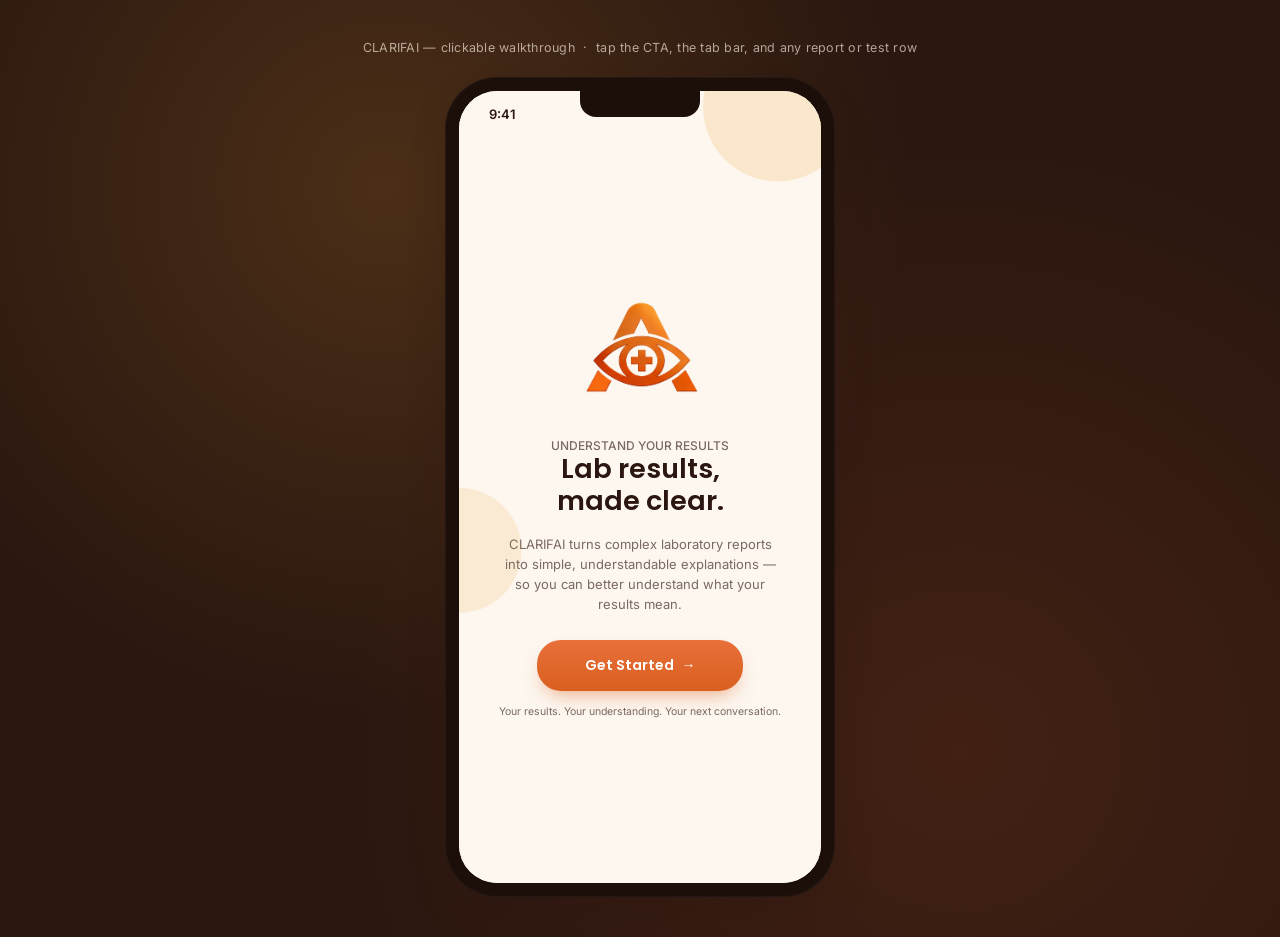
==== commit 8c744bcd: "final fixing admin and user" ====
--- a/user/clarifai-app/index.html
+++ b/user/clarifai-app/index.html
@@ -6,7 +6,7 @@
 <title>CLARIFAI — Prototype</title>
 <link rel="preconnect" href="https://fonts.googleapis.com">
 <link rel="preconnect" href="https://fonts.gstatic.com" crossorigin>
-<link href="https://fonts.googleapis.com/css2?family=Fraunces:opsz,wght@9..144,400;9..144,500;9..144,600&family=IBM+Plex+Sans:wght@400;500;600&family=IBM+Plex+Mono:wght@500;600&display=swap" rel="stylesheet">
+<link href="https://fonts.googleapis.com/css2?family=Poppins:wght@500;600;700&family=Inter:wght@400;500;600&display=swap" rel="stylesheet">
 <link rel="stylesheet" href="style.css">
 </head>
 <body>
@@ -26,7 +26,9 @@
         </div>
       </div>
       <div class="welcome-wrap">
-        <div class="welcome-logo"><img src="clarifai-symbol.png" alt="CLARIFAI logo"></div>
+        <div class="welcome-logo">
+          <img src="clarifai-symbol.png" alt="CLARIFAI logo">
+        </div>
         <div class="eyebrow">UNDERSTAND YOUR RESULTS</div>
         <h1>Lab results,<br>made clear.</h1>
         <p class="lead">CLARIFAI turns complex laboratory reports into simple, understandable explanations — so you can better understand what your results mean.</p>
@@ -51,7 +53,9 @@
       </div>
       <div class="login-wrap">
         <div class="login-brand">
-          <div class="mini-logo"><img src="clarifai-symbol.png" alt="CLARIFAI symbol"></div>
+          <div class="mini-logo">
+            <img src="clarifai-symbol.png" alt="CLARIFAI logo">
+          </div>
           <h1>Welcome back</h1>
           <p>Log in to keep your lab reports and explanations in one place.</p>
         </div>
@@ -95,7 +99,9 @@
       </div>
 
       <div class="home-header">
-        <div class="logo-mark"><img src="clarifai-symbol.png" alt="CLARIFAI symbol"></div>
+        <div class="logo-mark">
+          <img src="clarifai-symbol.png" alt="CLARIFAI logo">
+        </div>
         <div class="avatar">M</div>
       </div>
 
@@ -134,6 +140,11 @@
           </div>
         </div>
 
+        <div class="security-strip">
+          <svg viewBox="0 0 24 24" fill="none"><rect x="5" y="10.5" width="14" height="10" rx="2.5" stroke="currentColor" stroke-width="1.8"/><path d="M8 10.5V7.5a4 4 0 0 1 8 0v3" stroke="currentColor" stroke-width="1.8" stroke-linecap="round"/><circle cx="12" cy="15.3" r="1.4" fill="currentColor"/></svg>
+          <p><b>Your report history is encrypted.</b> Every result you save is stored privately — it's never public and only you can view it.</p>
+        </div>
+
         <div class="literacy-strip">
           <svg viewBox="0 0 24 24" fill="none"><circle cx="12" cy="12" r="9" stroke="currentColor" stroke-width="1.8"/><path d="M12 11v5.5M12 8v.01" stroke="currentColor" stroke-width="1.8" stroke-linecap="round"/></svg>
           <p><b>CLARIFAI explains — it doesn't diagnose.</b> Bring your reports to your next visit to talk through what they mean for you.</p>
@@ -153,7 +164,7 @@
           <svg viewBox="0 0 24 24" fill="none"><rect x="3" y="6" width="18" height="13" rx="2.5" stroke="#fff" stroke-width="1.9"/><path d="M8 6l1.2-2h5.6L16 6" stroke="#fff" stroke-width="1.9" stroke-linecap="round" stroke-linejoin="round"/><circle cx="12" cy="12.5" r="3.4" stroke="#fff" stroke-width="1.9"/></svg>
         </button>
         <button class="tab" data-tab="detail" onclick="go('detail')">
-          <svg viewBox="0 0 24 24" fill="none"><path d="M3 12h4l2-7 4 14 2-7h6" stroke="currentColor" stroke-width="1.9" stroke-linecap="round" stroke-linejoin="round"/></svg>
+          <svg viewBox="0 0 24 24" fill="none"><path d="M9 4.5h6a1 1 0 0 1 1 1v1h1.5a2 2 0 0 1 2 2v11a2 2 0 0 1-2 2h-9.5a2 2 0 0 1-2-2v-11a2 2 0 0 1 2-2H8v-1a1 1 0 0 1 1-1Z" stroke="currentColor" stroke-width="1.7" stroke-linejoin="round"/><path d="M9 12.3l2.1 2.1L15.5 10" stroke="currentColor" stroke-width="1.9" stroke-linecap="round" stroke-linejoin="round"/></svg>
           Results
         </button>
         <button class="tab" data-tab="profile" onclick="go('profile')">
@@ -168,7 +179,7 @@
       <div class="statusbar"><span>9:41</span><div class="icons"><span></span></div></div>
       <div class="backrow">
         <div class="iconbtn" onclick="go('home')"><svg viewBox="0 0 24 24" fill="none"><path d="M15 6l-6 6 6 6" stroke="currentColor" stroke-width="2" stroke-linecap="round" stroke-linejoin="round"/></svg></div>
-        <h2 style="font-size:16.5px;">Add a lab report</h2>
+        <h2 style="font-size:16px;">Add a lab report</h2>
       </div>
       <div class="panel-scroll">
         <div class="dropzone" id="dropzone" onclick="mockFile()">
@@ -194,9 +205,10 @@
             Choose a file
           </button>
         </div>
-      </div>
-      <div class="upload-footer">
-        <button class="primary-btn" onclick="go('processing'); runPipeline();">Analyze report</button>
+
+        <div style="text-align:center; margin-top:22px;">
+          <button class="primary-btn analyze-btn" onclick="go('processing'); runPipeline();">Analyze report</button>
+        </div>
       </div>
     </div>
 
@@ -240,7 +252,7 @@
       <div class="statusbar"><span>9:41</span><div class="icons"><span></span></div></div>
       <div class="backrow">
         <div class="iconbtn" onclick="go('home')"><svg viewBox="0 0 24 24" fill="none"><path d="M15 6l-6 6 6 6" stroke="currentColor" stroke-width="2" stroke-linecap="round" stroke-linejoin="round"/></svg></div>
-        <h2 style="font-size:16.5px;">Complete Blood Count</h2>
+        <h2 style="font-size:16px;">Complete Blood Count</h2>
       </div>
       <div class="panel-scroll">
         <div class="results-summary">
@@ -266,14 +278,14 @@
         </div>
         <div class="test-row card" onclick="openTest('plt')">
           <div class="mid"><h4>Platelets</h4><div class="val">142 ×10⁹/L</div></div>
-          <div class="flag low"><svg viewBox="0 0 24 24" fill="none"><path d="M6 9l6 6 6-6" stroke="var(--ember-500)" stroke-width="3" stroke-linecap="round"/></svg>Below</div>
+          <div class="flag low"><svg viewBox="0 0 24 24" fill="none"><path d="M6 9l6 6 6-6" stroke="var(--red)" stroke-width="3" stroke-linecap="round"/></svg>Below</div>
         </div>
       </div>
       <div class="tabbar">
         <button class="tab" onclick="go('home')"><svg viewBox="0 0 24 24" fill="none"><path d="M4 11.5 12 4l8 7.5" stroke="currentColor" stroke-width="1.9" stroke-linecap="round" stroke-linejoin="round"/><path d="M6 10v9a1 1 0 0 0 1 1h10a1 1 0 0 0 1-1v-9" stroke="currentColor" stroke-width="1.9" stroke-linecap="round" stroke-linejoin="round"/></svg>Home</button>
         <button class="tab active"><svg viewBox="0 0 24 24" fill="none"><rect x="5" y="3.5" width="14" height="17" rx="2" stroke="currentColor" stroke-width="1.9"/><path d="M8.5 8.5h7M8.5 12h7M8.5 15.5h4.5" stroke="currentColor" stroke-width="1.9" stroke-linecap="round"/></svg>History</button>
         <button class="tab scan" onclick="go('upload')"><svg viewBox="0 0 24 24" fill="none"><rect x="3" y="6" width="18" height="13" rx="2.5" stroke="#fff" stroke-width="1.9"/><path d="M8 6l1.2-2h5.6L16 6" stroke="#fff" stroke-width="1.9" stroke-linecap="round" stroke-linejoin="round"/><circle cx="12" cy="12.5" r="3.4" stroke="#fff" stroke-width="1.9"/></svg></button>
-        <button class="tab" onclick="go('detail')"><svg viewBox="0 0 24 24" fill="none"><path d="M3 12h4l2-7 4 14 2-7h6" stroke="currentColor" stroke-width="1.9" stroke-linecap="round" stroke-linejoin="round"/></svg>Results</button>
+        <button class="tab" onclick="go('detail')"><svg viewBox="0 0 24 24" fill="none"><path d="M9 4.5h6a1 1 0 0 1 1 1v1h1.5a2 2 0 0 1 2 2v11a2 2 0 0 1-2 2h-9.5a2 2 0 0 1-2-2v-11a2 2 0 0 1 2-2H8v-1a1 1 0 0 1 1-1Z" stroke="currentColor" stroke-width="1.7" stroke-linejoin="round"/><path d="M9 12.3l2.1 2.1L15.5 10" stroke="currentColor" stroke-width="1.9" stroke-linecap="round" stroke-linejoin="round"/></svg>Results</button>
         <button class="tab" onclick="go('profile')"><svg viewBox="0 0 24 24" fill="none"><circle cx="12" cy="8.2" r="3.4" stroke="currentColor" stroke-width="1.9"/><path d="M5 19.5c1.3-3.4 4.1-5 7-5s5.7 1.6 7 5" stroke="currentColor" stroke-width="1.9" stroke-linecap="round"/></svg>Profile</button>
       </div>
     </div>
@@ -283,7 +295,7 @@
       <div class="statusbar"><span>9:41</span><div class="icons"><span></span></div></div>
       <div class="backrow">
         <div class="iconbtn" onclick="go('results')"><svg viewBox="0 0 24 24" fill="none"><path d="M15 6l-6 6 6 6" stroke="currentColor" stroke-width="2" stroke-linecap="round" stroke-linejoin="round"/></svg></div>
-        <h2 style="font-size:16.5px;">Test result</h2>
+        <h2 style="font-size:16px;">Test result</h2>
       </div>
       <div class="panel-scroll">
         <div class="detail-hero">
@@ -314,6 +326,17 @@
             Above your lab's range
           </div>
           <p id="d-explain">White blood cells help your body fight infection. Your count is a bit higher than what your lab expects for a healthy adult — this can happen for many reasons, including a recent infection. It's not a diagnosis on its own.</p>
+        </div>
+
+        <div class="tips-card card">
+          <div class="tips-head">
+            <div class="tips-title">
+              <svg viewBox="0 0 24 24" fill="none"><path d="M9 18h6M10 21h4M12 3a6 6 0 0 0-3.5 10.9c.3.2.5.6.5 1v.1h6v-.1c0-.4.2-.8.5-1A6 6 0 0 0 12 3Z" stroke="currentColor" stroke-width="1.7" stroke-linejoin="round"/></svg>
+              Tips for you
+            </div>
+            <span class="tips-source">Curated medical knowledge base</span>
+          </div>
+          <ul class="tips-list" id="d-tips"></ul>
         </div>
 
         <div class="audio-row card">
@@ -333,7 +356,7 @@
         <button class="tab" onclick="go('home')"><svg viewBox="0 0 24 24" fill="none"><path d="M4 11.5 12 4l8 7.5" stroke="currentColor" stroke-width="1.9" stroke-linecap="round" stroke-linejoin="round"/><path d="M6 10v9a1 1 0 0 0 1 1h10a1 1 0 0 0 1-1v-9" stroke="currentColor" stroke-width="1.9" stroke-linecap="round" stroke-linejoin="round"/></svg>Home</button>
         <button class="tab" onclick="go('results')"><svg viewBox="0 0 24 24" fill="none"><rect x="5" y="3.5" width="14" height="17" rx="2" stroke="currentColor" stroke-width="1.9"/><path d="M8.5 8.5h7M8.5 12h7M8.5 15.5h4.5" stroke="currentColor" stroke-width="1.9" stroke-linecap="round"/></svg>History</button>
         <button class="tab scan" onclick="go('upload')"><svg viewBox="0 0 24 24" fill="none"><rect x="3" y="6" width="18" height="13" rx="2.5" stroke="#fff" stroke-width="1.9"/><path d="M8 6l1.2-2h5.6L16 6" stroke="#fff" stroke-width="1.9" stroke-linecap="round" stroke-linejoin="round"/><circle cx="12" cy="12.5" r="3.4" stroke="#fff" stroke-width="1.9"/></svg></button>
-        <button class="tab active"><svg viewBox="0 0 24 24" fill="none"><path d="M3 12h4l2-7 4 14 2-7h6" stroke="currentColor" stroke-width="1.9" stroke-linecap="round" stroke-linejoin="round"/></svg>Results</button>
+        <button class="tab active"><svg viewBox="0 0 24 24" fill="none"><path d="M9 4.5h6a1 1 0 0 1 1 1v1h1.5a2 2 0 0 1 2 2v11a2 2 0 0 1-2 2h-9.5a2 2 0 0 1-2-2v-11a2 2 0 0 1 2-2H8v-1a1 1 0 0 1 1-1Z" stroke="currentColor" stroke-width="1.7" stroke-linejoin="round"/><path d="M9 12.3l2.1 2.1L15.5 10" stroke="currentColor" stroke-width="1.9" stroke-linecap="round" stroke-linejoin="round"/></svg>Results</button>
         <button class="tab" onclick="go('profile')"><svg viewBox="0 0 24 24" fill="none"><circle cx="12" cy="8.2" r="3.4" stroke="currentColor" stroke-width="1.9"/><path d="M5 19.5c1.3-3.4 4.1-5 7-5s5.7 1.6 7 5" stroke="currentColor" stroke-width="1.9" stroke-linecap="round"/></svg>Profile</button>
       </div>
     </div>
@@ -350,10 +373,10 @@
         <div class="settings-group">
           <h4>Language &amp; accessibility</h4>
           <div class="card">
-            <div class="setting-row">
+            <button class="setting-row" style="width:100%; background:none; border:none; text-align:left; cursor:pointer;" onclick="go('language')">
               <div class="lbl"><svg viewBox="0 0 24 24" fill="none"><path d="M4 6h9M8 4v2c0 4.5-2 8-5 10M6 12c1.8 2 4.6 3.2 7 3.4M13 21l4-9 4 9M14.5 18h5" stroke="currentColor" stroke-width="1.7" stroke-linecap="round" stroke-linejoin="round"/></svg>Report language</div>
-              <div class="val">Filipino ›</div>
-            </div>
+              <div class="val"><span id="report-lang-val">Filipino</span> <svg viewBox="0 0 24 24" fill="none" width="14" height="14"><path d="M9 6l6 6-6 6" stroke="currentColor" stroke-width="2" stroke-linecap="round" stroke-linejoin="round"/></svg></div>
+            </button>
             <div class="setting-row">
               <div class="lbl"><svg viewBox="0 0 24 24" fill="none"><path d="M11 5 6 9H3v6h3l5 4V5Z" stroke="currentColor" stroke-width="1.7" stroke-linejoin="round"/><path d="M16 9a4 4 0 0 1 0 6" stroke="currentColor" stroke-width="1.7" stroke-linecap="round"/></svg>Audio explanations</div>
               <div class="switch on" onclick="this.classList.toggle('on')"><i></i></div>
@@ -368,6 +391,19 @@
         <div class="settings-group">
           <h4>Privacy</h4>
           <div class="card">
+            <div class="setting-row" style="align-items:flex-start;">
+              <div class="lbl" style="align-items:flex-start;">
+                <svg viewBox="0 0 24 24" fill="none" style="margin-top:1px;"><rect x="5" y="10.5" width="14" height="10" rx="2.5" stroke="currentColor" stroke-width="1.7"/><path d="M8 10.5V7.5a4 4 0 0 1 8 0v3" stroke="currentColor" stroke-width="1.7" stroke-linecap="round"/></svg>
+                <div>
+                  <div>Encrypted report storage</div>
+                  <div style="font-size:10.5px; font-weight:400; color:var(--ink-500); margin-top:3px; line-height:1.45; max-width:190px;">Your lab results are end-to-end encrypted and stored privately — never public, never visible to anyone but you.</div>
+                </div>
+              </div>
+              <div class="val" style="color:var(--green); font-weight:600; gap:4px;">
+                <svg viewBox="0 0 24 24" fill="none" width="14" height="14"><circle cx="12" cy="12" r="9" stroke="currentColor" stroke-width="1.8"/><path d="M8.5 12.3l2.4 2.4L15.8 9.5" stroke="currentColor" stroke-width="1.8" stroke-linecap="round" stroke-linejoin="round"/></svg>
+                Active
+              </div>
+            </div>
             <div class="setting-row">
               <div class="lbl"><svg viewBox="0 0 24 24" fill="none"><rect x="5" y="10" width="14" height="10" rx="2" stroke="currentColor" stroke-width="1.7"/><path d="M8 10V7a4 4 0 0 1 8 0v3" stroke="currentColor" stroke-width="1.7"/></svg>Face ID lock</div>
               <div class="switch on" onclick="this.classList.toggle('on')"><i></i></div>
@@ -387,8 +423,22 @@
         <button class="tab" onclick="go('home')"><svg viewBox="0 0 24 24" fill="none"><path d="M4 11.5 12 4l8 7.5" stroke="currentColor" stroke-width="1.9" stroke-linecap="round" stroke-linejoin="round"/><path d="M6 10v9a1 1 0 0 0 1 1h10a1 1 0 0 0 1-1v-9" stroke="currentColor" stroke-width="1.9" stroke-linecap="round" stroke-linejoin="round"/></svg>Home</button>
         <button class="tab" onclick="go('results')"><svg viewBox="0 0 24 24" fill="none"><rect x="5" y="3.5" width="14" height="17" rx="2" stroke="currentColor" stroke-width="1.9"/><path d="M8.5 8.5h7M8.5 12h7M8.5 15.5h4.5" stroke="currentColor" stroke-width="1.9" stroke-linecap="round"/></svg>History</button>
         <button class="tab scan" onclick="go('upload')"><svg viewBox="0 0 24 24" fill="none"><rect x="3" y="6" width="18" height="13" rx="2.5" stroke="#fff" stroke-width="1.9"/><path d="M8 6l1.2-2h5.6L16 6" stroke="#fff" stroke-width="1.9" stroke-linecap="round" stroke-linejoin="round"/><circle cx="12" cy="12.5" r="3.4" stroke="#fff" stroke-width="1.9"/></svg></button>
-        <button class="tab" onclick="go('detail')"><svg viewBox="0 0 24 24" fill="none"><path d="M3 12h4l2-7 4 14 2-7h6" stroke="currentColor" stroke-width="1.9" stroke-linecap="round" stroke-linejoin="round"/></svg>Results</button>
+        <button class="tab" onclick="go('detail')"><svg viewBox="0 0 24 24" fill="none"><path d="M9 4.5h6a1 1 0 0 1 1 1v1h1.5a2 2 0 0 1 2 2v11a2 2 0 0 1-2 2h-9.5a2 2 0 0 1-2-2v-11a2 2 0 0 1 2-2H8v-1a1 1 0 0 1 1-1Z" stroke="currentColor" stroke-width="1.7" stroke-linejoin="round"/><path d="M9 12.3l2.1 2.1L15.5 10" stroke="currentColor" stroke-width="1.9" stroke-linecap="round" stroke-linejoin="round"/></svg>Results</button>
         <button class="tab active"><svg viewBox="0 0 24 24" fill="none"><circle cx="12" cy="8.2" r="3.4" stroke="currentColor" stroke-width="1.9"/><path d="M5 19.5c1.3-3.4 4.1-5 7-5s5.7 1.6 7 5" stroke="currentColor" stroke-width="1.9" stroke-linecap="round"/></svg>Profile</button>
+      </div>
+    </div>
+
+    <!-- ============ LANGUAGE PICKER ============ -->
+    <div class="panel" data-panel="language">
+      <div class="statusbar"><span>9:41</span><div class="icons"><span></span></div></div>
+      <div class="backrow">
+        <div class="iconbtn" onclick="go('profile')"><svg viewBox="0 0 24 24" fill="none"><path d="M15 6l-6 6 6 6" stroke="currentColor" stroke-width="2" stroke-linecap="round" stroke-linejoin="round"/></svg></div>
+        <h2 style="font-size:16px;">Report language</h2>
+      </div>
+      <div class="panel-scroll">
+        <p style="font-size:12px; color:var(--ink-500); line-height:1.55; margin:2px 0 16px;">Choose the language CLARIFAI uses to explain your results. Filipino is the default so explanations feel natural for most Filipino readers — pick a regional language if it's more comfortable for you.</p>
+
+        <div class="lang-list card" id="lang-list"></div>
       </div>
     </div>
 
@@ -397,4 +447,4 @@
 
 <script src="script.js"></script>
 </body>
-</html>
+</html>
--- a/user/clarifai-app/style.css
+++ b/user/clarifai-app/style.css
@@ -1,640 +1,703 @@
 :root{
-    --maroon-900:#4E2422;
-    --maroon-700:#7A3A37;
-    --maroon-600:#8C4642;
-    --sand-50:#FBF4E9;
-    --sand-100:#F5E9D8;
-    --paper:#FFFCF7;
-    --gold-400:#F0A83B;
-    --ember-500:#E8672E;
-    --ink-900:#3A2620;
-    --ink-500:#8A766C;
-    --ink-300:#C9B9AE;
-    --line:#EADFCF;
-    --grad: linear-gradient(135deg, var(--gold-400), var(--ember-500));
-    --shadow: 0 18px 40px -12px rgba(78,36,34,0.35);
-  }
-  *{box-sizing:border-box;}
-  html,body{margin:0;padding:0;}
-  body{
-    min-height:100vh;
-    display:flex;
-    flex-direction:column;
-    align-items:center;
-    justify-content:center;
-    gap:22px;
-    background:
-      radial-gradient(circle at 30% 20%, rgba(240,168,59,0.18), transparent 45%),
-      radial-gradient(circle at 75% 80%, rgba(232,103,46,0.14), transparent 50%),
-      var(--maroon-900);
-    font-family:'IBM Plex Sans', sans-serif;
-    color:var(--ink-900);
-    padding:40px 16px;
-  }
-  .stage-label{
-    color:var(--sand-100);
-    opacity:0.65;
-    font-size:12.5px;
-    letter-spacing:0.02em;
-    text-align:center;
-  }
-  .stage-label b{color:var(--gold-400); font-weight:600;}
-
-  /* ---------- Device frame ---------- */
-  .device{
-    width:390px;
-    height:820px;
-    background:#111;
-    border-radius:52px;
-    padding:14px;
-    box-shadow: var(--shadow), 0 0 0 1px rgba(255,255,255,0.04) inset;
-    position:relative;
-  }
-  .device::before{ /* notch */
-    content:"";
-    position:absolute;
-    top:14px; left:50%;
-    transform:translateX(-50%);
-    width:120px; height:26px;
-    background:#111;
-    border-radius:0 0 16px 16px;
-    z-index:30;
-  }
-  .screen{
-    width:100%; height:100%;
-    background:var(--sand-50);
-    border-radius:38px;
-    overflow:hidden;
-    position:relative;
-    display:flex;
-    flex-direction:column;
-  }
-  .statusbar{
-    height:46px;
-    flex:0 0 auto;
-    display:flex;
-    align-items:center;
-    justify-content:space-between;
-    padding:0 26px 0 30px;
-    font-family:'IBM Plex Mono', monospace;
-    font-size:13px;
-    font-weight:600;
-    color:var(--ink-900);
-  }
-  .statusbar .icons{display:flex; align-items:center; gap:6px;}
-
-  /* ---------- Screen viewport & panels ---------- */
-  .viewport{
-    position:relative;
-    flex:1 1 auto;
-    overflow:hidden;
-  }
-  .panel{
-    position:absolute;
-    inset:0;
-    display:flex;
-    flex-direction:column;
-    opacity:0;
-    transform:translateY(14px);
-    pointer-events:none;
-    transition:opacity .32s ease, transform .32s ease;
-  }
-  .panel.active{
-    opacity:1;
-    transform:translateY(0);
-    pointer-events:auto;
-  }
-  .panel-scroll{
-    flex:1 1 auto;
-    overflow-y:auto;
-    padding:4px 22px 24px;
-  }
-  .panel-scroll::-webkit-scrollbar{width:0;}
-
-  /* ---------- Shared bits ---------- */
-  h1,h2,h3{margin:0; font-family:'Fraunces', serif; font-weight:500; color:var(--maroon-900);}
-  p{margin:0;}
-  .eyebrow{
-    font-size:12px;
-    color:var(--ink-500);
-    font-weight:500;
-  }
-  .backrow{
-    display:flex; align-items:center; gap:10px;
-    padding:14px 22px 6px;
-  }
-  .iconbtn{
-    width:34px; height:34px;
-    border-radius:11px;
-    border:1px solid var(--line);
-    background:var(--paper);
-    display:flex; align-items:center; justify-content:center;
-    color:var(--maroon-700);
-    cursor:pointer;
-  }
-  .iconbtn svg{width:17px; height:17px;}
-
-  .logo-mark{ display:flex; align-items:center; gap:8px; width:38px; }
-  .logo-mark img{ width:38px; height:34px; object-fit:contain; display:block; }
-
-  .primary-btn{
-    background:var(--grad);
-    color:#fff;
-    border:none;
-    border-radius:16px;
-    padding:15px 18px;
-    font-family:'IBM Plex Sans', sans-serif;
-    font-weight:600;
-    font-size:15px;
-    display:flex; align-items:center; justify-content:center; gap:8px;
-    cursor:pointer;
-    box-shadow:0 10px 20px -8px rgba(232,103,46,0.55);
-  }
-  .primary-btn:active{ transform:translateY(1px); }
-  .ghost-btn{
-    background:var(--paper);
-    color:var(--maroon-700);
-    border:1px solid var(--line);
-    border-radius:16px;
-    padding:15px 18px;
-    font-family:'IBM Plex Sans', sans-serif;
-    font-weight:600;
-    font-size:14.5px;
-    display:flex; align-items:center; justify-content:center; gap:8px;
-    cursor:pointer;
-  }
-
-  .card{
-    background:var(--paper);
-    border:1px solid var(--line);
-    border-radius:20px;
-  }
-
-  /* ---------- Home screen ---------- */
-  .home-header{
-    padding:8px 22px 18px;
-    display:flex; align-items:center; justify-content:space-between;
-  }
-  .avatar{
-    width:38px; height:38px; border-radius:50%;
-    background:var(--grad);
-    display:flex; align-items:center; justify-content:center;
-    color:#fff; font-family:'Fraunces',serif; font-weight:600; font-size:15px;
-  }
-  .greeting{ padding:2px 22px 20px; }
-  .greeting h1{ font-size:26px; line-height:1.25; }
-  .greeting p{ margin-top:6px; color:var(--ink-500); font-size:14px; line-height:1.5; max-width:280px;}
-
-  .upload-cta{
-    margin:0 22px 26px;
-    padding:20px;
-    border-radius:22px;
-    background:var(--maroon-900);
-    color:var(--sand-50);
-    display:flex;
-    align-items:center;
-    gap:14px;
-    cursor:pointer;
-    position:relative;
-    overflow:hidden;
-  }
-  .upload-cta::after{
-    content:"";
-    position:absolute; right:-30px; top:-30px;
-    width:120px; height:120px; border-radius:50%;
-    background:radial-gradient(circle, rgba(240,168,59,0.35), transparent 70%);
-  }
-  .upload-cta .ic{
-    width:46px; height:46px; border-radius:14px;
-    background:var(--grad);
-    display:flex; align-items:center; justify-content:center; flex:0 0 auto;
-  }
-  .upload-cta .ic svg{width:22px; height:22px; color:#fff;}
-  .upload-cta .tx h3{ color:#fff; font-size:16px; font-weight:500; margin-bottom:3px;}
-  .upload-cta .tx p{ color:rgba(251,244,233,0.65); font-size:12.5px; line-height:1.4; }
-
-  .section-row{
-    display:flex; align-items:baseline; justify-content:space-between;
-    padding:0 22px 12px;
-  }
-  .section-row h2{ font-size:16.5px; }
-  .section-row span{ font-size:12.5px; color:var(--ink-500); }
-
-  .report-list{ padding:0 22px; display:flex; flex-direction:column; gap:10px; margin-bottom:20px;}
-  .report-row{
-    display:flex; align-items:center; gap:12px;
-    padding:13px 14px;
-    cursor:pointer;
-  }
-  .report-row .dot{
-    width:9px; height:9px; border-radius:50%;
-    flex:0 0 auto;
-  }
-  .dot.ok{ background:#B8894A; }
-  .dot.watch{ background:var(--ember-500); }
-  .report-row .mid{ flex:1 1 auto; min-width:0; }
-  .report-row .mid h4{ margin:0 0 2px; font-size:14px; font-weight:600; color:var(--ink-900); }
-  .report-row .mid span{ font-size:12px; color:var(--ink-500); }
-  .report-row .chev{ color:var(--ink-300); }
-  .report-row .chev svg{ width:15px; height:15px; }
-
-  .literacy-strip{
-    margin:2px 22px 10px;
-    padding:14px 16px;
-    border-radius:18px;
-    background:var(--sand-100);
-    display:flex; gap:12px; align-items:flex-start;
-  }
-  .literacy-strip svg{ width:18px; height:18px; color:var(--maroon-700); flex:0 0 auto; margin-top:1px;}
-  .literacy-strip p{ font-size:12.5px; line-height:1.5; color:var(--ink-900); }
-  .literacy-strip b{ font-weight:600; }
-
-  /* ---------- Welcome & Login ---------- */
-  .welcome-panel{
-    background:var(--sand-50);
-  }
-  .welcome-wrap{
-    flex:1 1 auto;
-    display:flex;
-    flex-direction:column;
-    align-items:center;
-    justify-content:center;
-    padding:34px 30px 46px;
-    text-align:center;
-  }
-  .welcome-logo{
-    width:150px;
-    height:134px;
-    display:flex;
-    align-items:center;
-    justify-content:center;
-    margin:0 auto 22px;
-  }
-  .welcome-logo img{
-    width:150px;
-    height:auto;
-    max-height:134px;
-    object-fit:contain;
-    display:block;
-  }
-
-  .welcome-wrap .eyebrow{
-    color:var(--maroon-700);
-    margin-bottom:8px;
-    letter-spacing:.04em;
-  }
-  .welcome-wrap h1{
-    font-size:34px;
-    line-height:1.05;
-    margin-bottom:12px;
-  }
-  .welcome-wrap .lead{
-    max-width:285px;
-    color:var(--ink-500);
-    font-size:13.5px;
-    line-height:1.6;
-    margin-bottom:28px;
-  }
-  .welcome-btn{
-    width:100%;
-    max-width:290px;
-  }
-  .welcome-note{
-    margin-top:14px;
-    font-size:10.5px;
-    color:var(--ink-500);
-  }
-  .login-panel .login-wrap{
-    flex:1 1 auto;
-    display:flex;
-    flex-direction:column;
-    padding:20px 26px 28px;
-    overflow-y:auto;
-  }
-  .login-panel .login-wrap::-webkit-scrollbar{width:0;}
-  .login-brand{
-    display:flex;
-    flex-direction:column;
-    align-items:center;
-    text-align:center;
-    margin:10px 0 25px;
-  }
-  .login-brand .mini-logo{
-    width:min(86px, 100%);
-    height:auto;
-    display:flex; align-items:center; justify-content:center;
-    margin-bottom:18px;
-  }
-  .login-brand .mini-logo img{width:100%; height:auto; display:block;}
-  .login-brand h1{font-size:27px;margin-bottom:6px;}
-  .login-brand p{font-size:12.5px;color:var(--ink-500);line-height:1.5;max-width:265px;}
-  .form-group{margin-bottom:15px;}
-  .form-group label{
-    display:block;
-    font-size:12px;
-    font-weight:600;
-    color:var(--ink-900);
-    margin:0 0 7px 3px;
-  }
-  .input-wrap{position:relative;}
-  .input-wrap svg{
-    position:absolute; left:14px; top:50%;
-    transform:translateY(-50%);
-    width:17px;height:17px;color:var(--ink-500);
-  }
-  .login-input{
-    width:100%;
-    border:1px solid var(--line);
-    background:var(--paper);
-    color:var(--ink-900);
-    border-radius:14px;
-    padding:13px 14px 13px 42px;
-    font-family:'IBM Plex Sans',sans-serif;
-    font-size:13px;
-    outline:none;
-  }
-  .login-input:focus{border-color:var(--gold-400);box-shadow:0 0 0 3px rgba(240,168,59,.12);}
-  .login-options{
-    display:flex;
-    align-items:center;
-    justify-content:space-between;
-    margin:1px 2px 20px;
-  }
-  .remember{display:flex;align-items:center;gap:7px;font-size:11.5px;color:var(--ink-500);}
-  .remember input{accent-color:var(--ember-500);}
-  .forgot{border:none;background:none;color:var(--maroon-700);font:600 11.5px 'IBM Plex Sans',sans-serif;cursor:pointer;padding:0;}
-  .login-btn{width:100%;}
-  .login-divider{display:flex;align-items:center;gap:10px;margin:22px 0 18px;color:var(--ink-300);font-size:10.5px;}
-  .login-divider::before,.login-divider::after{content:"";height:1px;background:var(--line);flex:1;}
-  .demo-note{
-    border:1px solid var(--line);
-    background:var(--paper);
-    border-radius:14px;
-    padding:12px 13px;
-    font-size:11px;
-    line-height:1.5;
-    color:var(--ink-500);
-    text-align:center;
-  }
-  .demo-note b{color:var(--maroon-700);}
-
-  /* ---------- Tab bar ---------- */
-  .tabbar{
-    flex:0 0 auto;
-    display:flex;
-    align-items:center;
-    justify-content:space-around;
-    padding:10px 10px 22px;
-    background:var(--paper);
-    border-top:1px solid var(--line);
-  }
-  .tab{
-    display:flex; flex-direction:column; align-items:center; gap:4px;
-    color:var(--ink-300);
-    cursor:pointer;
-    font-size:10.5px;
-    font-weight:500;
-    background:none; border:none;
-    font-family:'IBM Plex Sans', sans-serif;
-    padding:4px 10px;
-  }
-  .tab svg{ width:21px; height:21px; }
-  .tab.active{ color:var(--maroon-700); }
-  .tab.scan{
-    color:#fff;
-    background:var(--grad);
-    width:46px; height:46px;
-    min-width:46px; min-height:46px;
-    padding:0;
-    border-radius:15px;
-    margin-top:-20px;
-    position:relative;
-    display:block;
-    box-shadow:0 8px 16px -6px rgba(232,103,46,0.6);
-  }
-  .tab.scan svg{
-    position:absolute;
-    width:20px; height:20px;
-    top:50%; left:50%;
-    transform:translate(-50%,-50%);
-    display:block;
-    margin:0;
-  }
-
-  /* ---------- Upload screen ---------- */
-  .dropzone{
-    margin:10px 22px 18px;
-    border:1.5px dashed var(--ink-300);
-    border-radius:24px;
-    padding:38px 22px;
-    display:flex; flex-direction:column; align-items:center; text-align:center;
-    gap:14px;
-    background:var(--paper);
-  }
-  .dropzone .ic{
-    width:58px; height:58px; border-radius:50%;
-    background:var(--sand-100);
-    display:flex; align-items:center; justify-content:center;
-  }
-  .dropzone .ic svg{ width:26px; height:26px; color:var(--maroon-700); }
-  .dropzone h3{ font-size:16px; font-weight:500; }
-  .dropzone p{ font-size:12.5px; color:var(--ink-500); line-height:1.5; max-width:230px; }
-  .upload-actions{ display:flex; flex-direction:column; gap:10px; padding:0 22px; }
-  .filepreview{
-    margin:4px 22px 0;
-    display:none;
-    align-items:center; gap:12px;
-    padding:12px 14px;
-  }
-  .filepreview.show{ display:flex; }
-  .filepreview .thumb{
-    width:42px; height:42px; border-radius:10px;
-    background:var(--grad);
-    display:flex; align-items:center; justify-content:center;
-  }
-  .filepreview .thumb svg{ width:18px; height:18px; color:#fff; }
-  .filepreview .mid h4{ margin:0 0 2px; font-size:13.5px; font-weight:600; }
-  .filepreview .mid span{ font-size:11.5px; color:var(--ink-500); }
-  .upload-footer{ margin-top:auto; padding:14px 22px 20px; }
-
-  /* ---------- Processing screen ---------- */
-  .proc-wrap{
-    flex:1 1 auto;
-    display:flex; flex-direction:column;
-    align-items:center;
-    justify-content:center;
-    padding:0 30px;
-  }
-  .proc-mark{
-    width:74px; height:74px; border-radius:50%;
-    background:var(--maroon-900);
-    display:flex; align-items:center; justify-content:center;
-    margin-bottom:22px;
-  }
-  .proc-mark svg{ width:32px; height:32px; color:var(--gold-400); animation:blink 2.1s ease-in-out infinite; }
-  @keyframes blink{ 0%,100%{opacity:1;} 50%{opacity:0.35;} }
-  .proc-wrap h2{ font-size:19px; text-align:center; margin-bottom:4px; }
-  .proc-wrap>p{ font-size:12.5px; color:var(--ink-500); text-align:center; margin-bottom:30px; }
-
-  .steps{ width:100%; display:flex; flex-direction:column; gap:0; }
-  .step{
-    display:flex; align-items:flex-start; gap:14px;
-    padding:9px 0;
-    opacity:0.35;
-    transition:opacity .3s ease;
-  }
-  .step.on{ opacity:1; }
-  .step .num{
-    width:26px; height:26px; border-radius:50%;
-    border:1.5px solid var(--ink-300);
-    display:flex; align-items:center; justify-content:center;
-    font-family:'IBM Plex Mono', monospace;
-    font-size:11.5px; font-weight:600; color:var(--ink-500);
-    flex:0 0 auto;
-    transition:all .3s ease;
-  }
-  .step.on .num{ border-color:var(--ember-500); background:var(--grad); color:#fff; }
-  .step .stxt h4{ margin:1px 0 2px; font-size:13.5px; font-weight:600; color:var(--ink-900); }
-  .step .stxt p{ font-size:11.5px; color:var(--ink-500); line-height:1.4; }
-  .step .connector{
-    width:1.5px; height:22px; background:var(--ink-300);
-    margin-left:12.25px;
-  }
-  .step.on .connector{ background:var(--ember-500); }
-
-  /* ---------- Results screen ---------- */
-  .results-summary{
-    margin:6px 22px 18px;
-    padding:16px 18px;
-    border-radius:20px;
-    background:var(--maroon-900);
-    color:var(--sand-50);
-    display:flex; align-items:center; gap:14px;
-  }
-  .results-summary .big{ font-family:'Fraunces', serif; font-size:30px; font-weight:600; }
-  .results-summary .cap{ font-size:11.5px; opacity:0.7; line-height:1.4; max-width:180px;}
-
-  .test-row{
-    display:flex; align-items:center; gap:13px;
-    padding:14px 16px;
-    cursor:pointer;
-    margin-bottom:9px;
-  }
-  .test-row .mid{ flex:1 1 auto; min-width:0; }
-  .test-row .mid h4{ margin:0 0 3px; font-size:14.5px; font-weight:600; }
-  .test-row .mid .val{ font-family:'IBM Plex Mono', monospace; font-size:12.5px; color:var(--ink-500); }
-  .flag{
-    font-size:10.5px; font-weight:600;
-    padding:5px 9px; border-radius:20px;
-    display:flex; align-items:center; gap:4px;
-    flex:0 0 auto;
-  }
-  .flag svg{ width:9px; height:9px; }
-  .flag.normal{ background:var(--sand-100); color:var(--ink-500); }
-  .flag.high{ background:var(--grad); color:#fff; }
-  .flag.low{ border:1.3px solid var(--ember-500); color:var(--ember-500); }
-
-  /* ---------- Detail screen ---------- */
-  .detail-hero{ padding:6px 22px 18px; }
-  .detail-hero .eyebrow{ margin-bottom:6px; }
-  .detail-hero h1{ font-size:23px; margin-bottom:14px; }
-  .value-row{ display:flex; align-items:baseline; gap:8px; margin-bottom:16px; }
-  .value-row .v{ font-family:'IBM Plex Mono', monospace; font-size:34px; font-weight:600; color:var(--maroon-900); }
-  .value-row .u{ font-size:14px; color:var(--ink-500); }
-
-  .gauge{ margin-bottom:6px; }
-  .gauge-track{
-    position:relative;
-    height:8px; border-radius:6px;
-    background:linear-gradient(90deg, var(--sand-100) 0%, var(--sand-100) 100%);
-    overflow:visible;
-  }
-  .gauge-fill{
-    position:absolute; inset:0;
-    border-radius:6px;
-    background:linear-gradient(90deg, #D8C6A8 0%, var(--gold-400) 55%, var(--ember-500) 100%);
-    opacity:0.55;
-  }
-  .gauge-marker{
-    position:absolute; top:50%;
-    width:16px; height:16px; border-radius:50%;
-    background:var(--maroon-900);
-    border:3px solid var(--paper);
-    transform:translate(-50%,-50%);
-    box-shadow:0 2px 6px rgba(0,0,0,0.25);
-  }
-  .gauge-labels{ display:flex; justify-content:space-between; margin-top:8px; }
-  .gauge-labels span{ font-size:10.5px; color:var(--ink-500); font-family:'IBM Plex Mono', monospace; }
-
-  .toggle-row{ display:flex; gap:8px; padding:18px 22px 4px; }
-  .toggle-group{
-    flex:1 1 auto;
-    display:flex; background:var(--sand-100); border-radius:12px; padding:3px;
-  }
-  .toggle-opt{
-    flex:1 1 auto; text-align:center;
-    padding:8px 6px; font-size:12px; font-weight:600; color:var(--ink-500);
-    border-radius:9px; cursor:pointer; background:none; border:none; font-family:'IBM Plex Sans',sans-serif;
-  }
-  .toggle-opt.active{ background:var(--paper); color:var(--maroon-700); box-shadow:0 2px 6px rgba(78,36,34,0.12); }
-
-  .explain-card{ margin:16px 22px 14px; padding:18px; }
-  .explain-card .tag{
-    display:inline-flex; align-items:center; gap:6px;
-    font-size:11px; font-weight:600; color:var(--maroon-700);
-    background:var(--sand-100); padding:5px 10px; border-radius:20px; margin-bottom:12px;
-  }
-  .explain-card p{ font-size:14px; line-height:1.65; color:var(--ink-900); }
-
-  .audio-row{
-    display:flex; align-items:center; gap:12px;
-    margin:0 22px 16px; padding:12px 14px;
-  }
-  .audio-row .playbtn{
-    width:36px; height:36px; border-radius:50%;
-    background:var(--grad); border:none; color:#fff;
-    display:flex; align-items:center; justify-content:center; cursor:pointer; flex:0 0 auto;
-  }
-  .audio-row .playbtn svg{ width:14px; height:14px; }
-  .audio-row .waves{ flex:1 1 auto; display:flex; align-items:center; gap:3px; height:22px; }
-  .audio-row .waves i{ width:2.5px; border-radius:2px; background:var(--ink-300); display:block; }
-  .audio-row span{ font-size:11px; color:var(--ink-500); font-family:'IBM Plex Mono',monospace; flex:0 0 auto; }
-
-  .disclaimer{
-    margin:4px 22px 20px; padding:14px 16px;
-    border-radius:16px; border:1px solid var(--line);
-    display:flex; gap:10px;
-  }
-  .disclaimer svg{ width:16px; height:16px; color:var(--maroon-700); flex:0 0 auto; margin-top:1px; }
-  .disclaimer p{ font-size:11.5px; line-height:1.55; color:var(--ink-500); }
-
-  /* ---------- Profile screen ---------- */
-  .prof-head{ padding:10px 22px 22px; display:flex; align-items:center; gap:14px; }
-  .prof-head .avatar{ width:56px; height:56px; font-size:20px; }
-  .prof-head h3{ font-size:17px; margin-bottom:3px; }
-  .prof-head span{ font-size:12.5px; color:var(--ink-500); }
-  .settings-group{ padding:0 22px; margin-bottom:20px; }
-  .settings-group h4{ font-size:11.5px; color:var(--ink-500); text-transform:none; margin-bottom:8px; padding-left:2px; font-weight:600; }
-  .setting-row{
-    display:flex; align-items:center; justify-content:space-between;
-    padding:14px 14px;
-    border-bottom:1px solid var(--line);
-  }
-  .setting-row:last-child{ border-bottom:none; }
-  .setting-row .lbl{ display:flex; align-items:center; gap:11px; font-size:13.5px; font-weight:500; color:var(--ink-900); }
-  .setting-row .lbl svg{ width:17px; height:17px; color:var(--maroon-700); }
-  .setting-row .val{ font-size:12.5px; color:var(--ink-500); display:flex; align-items:center; gap:5px; }
-  .switch{
-    width:38px; height:22px; border-radius:20px;
-    background:var(--sand-100);
-    position:relative; cursor:pointer;
-    border:1px solid var(--line);
-  }
-  .switch.on{ background:var(--grad); border-color:transparent; }
-  .switch i{
-    position:absolute; top:2px; left:2px;
-    width:16px; height:16px; border-radius:50%;
-    background:#fff; box-shadow:0 1px 3px rgba(0,0,0,0.2);
-    transition:transform .2s ease;
-  }
-  .switch.on i{ transform:translateX(16px); }
+  --maroon-900:#2B1710;      /* device frame / darkest ink, from board bg */
+  --maroon-700:#e8703a;      /* now used as "accent" role -> orange */
+  --maroon-600:#d9601f;
+  --sand-50:#FDF7F0;         /* screen background, from image cream */
+  --sand-100:#FBEEE3;        /* card background, from image peach card */
+  --paper:#FFFFFF;
+  --gold-400:#F0A052;
+  --ember-500:#E8703A;       /* primary orange */
+  --ember-600:#D9601F;       /* deeper orange for gradients */
+  --ink-900:#2B1710;         /* headline text */
+  --ink-500:#7A6A60;         /* secondary text */
+  --ink-300:#C9B9AE;
+  --line:#F0E2D5;
+  --green:#3FAE5C;
+  --red:#E05A4E;
+  --grad: linear-gradient(180deg, var(--gold-400), var(--ember-600));
+  --shadow: 0 20px 45px -14px rgba(43,23,16,0.45);
+}
+*{box-sizing:border-box;}
+html,body{margin:0;padding:0;}
+body{
+  min-height:100vh;
+  display:flex;
+  flex-direction:column;
+  align-items:center;
+  justify-content:center;
+  gap:22px;
+  background:
+    radial-gradient(circle at 30% 20%, rgba(240,168,59,0.16), transparent 45%),
+    radial-gradient(circle at 75% 80%, rgba(232,103,46,0.12), transparent 50%),
+    var(--maroon-900);
+  font-family:'Inter', sans-serif;
+  color:var(--ink-900);
+  padding:40px 16px;
+}
+.stage-label{
+  color:var(--sand-100);
+  opacity:0.65;
+  font-size:12.5px;
+  letter-spacing:0.02em;
+  text-align:center;
+}
+.stage-label b{color:var(--gold-400); font-weight:600;}
+
+
+/* ---------- Device frame ---------- */
+.device{
+  width:390px;
+  height:820px;
+  background:#1c0f0a;
+  border-radius:52px;
+  padding:14px;
+  box-shadow: var(--shadow), 0 0 0 1px rgba(255,255,255,0.04) inset;
+  position:relative;
+}
+.device::before{ /* notch */
+  content:"";
+  position:absolute;
+  top:14px; left:50%;
+  transform:translateX(-50%);
+  width:120px; height:26px;
+  background:#1c0f0a;
+  border-radius:0 0 16px 16px;
+  z-index:30;
+}
+.screen{
+  width:100%; height:100%;
+  background:var(--sand-50);
+  border-radius:38px;
+  overflow:hidden;
+  position:relative;
+  display:flex;
+  flex-direction:column;
+}
+.statusbar{
+  height:46px;
+  flex:0 0 auto;
+  display:flex;
+  align-items:center;
+  justify-content:space-between;
+  padding:0 26px 0 30px;
+  font-family:'Inter', sans-serif;
+  font-size:13px;
+  font-weight:600;
+  color:var(--ink-900);
+}
+.statusbar .icons{display:flex; align-items:center; gap:6px;}
+
+
+/* ---------- Screen viewport & panels ---------- */
+.viewport{
+  position:relative;
+  flex:1 1 auto;
+  overflow:hidden;
+}
+.panel{
+  position:absolute;
+  inset:0;
+  display:flex;
+  flex-direction:column;
+  opacity:0;
+  transform:translateY(14px);
+  pointer-events:none;
+  transition:opacity .32s ease, transform .32s ease;
+}
+.panel.active{
+  opacity:1;
+  transform:translateY(0);
+  pointer-events:auto;
+}
+.panel-scroll{
+  flex:1 1 auto;
+  overflow-y:auto;
+  padding:4px 22px 24px;
+}
+.panel-scroll::-webkit-scrollbar{width:0;}
+
+
+/* ---------- Shared bits ---------- */
+h1,h2,h3{margin:0; font-family:'Poppins', sans-serif; font-weight:600; color:var(--ink-900);}
+p{margin:0;}
+.eyebrow{
+  font-size:12px;
+  color:var(--ink-500);
+  font-weight:500;
+}
+.backrow{
+  display:flex; align-items:center; gap:10px;
+  padding:14px 22px 6px;
+}
+.iconbtn{
+  width:34px; height:34px;
+  border-radius:50%;
+  border:none;
+  background:var(--sand-100);
+  display:flex; align-items:center; justify-content:center;
+  color:var(--ember-500);
+  cursor:pointer;
+}
+.iconbtn svg{width:17px; height:17px;}
+
+
+.logo-mark{ display:flex; align-items:center; }
+.logo-mark img{
+  width:48px;
+  height:44px;
+  object-fit:contain;
+  display:block;
+}
+
+
+.primary-btn{
+  background:linear-gradient(180deg, var(--ember-500) 0%, var(--ember-600) 100%);
+  color:#fff;
+  border:none;
+  border-radius:24px;
+  padding:15px 18px;
+  font-family:'Poppins', sans-serif;
+  font-weight:600;
+  font-size:14px;
+  display:flex; align-items:center; justify-content:center; gap:8px;
+  cursor:pointer;
+  box-shadow:0 10px 20px -8px rgba(217,96,31,0.55);
+}
+.primary-btn:active{ transform:translateY(1px); }
+.ghost-btn{
+  background:transparent;
+  color:var(--ink-900);
+  border:1.5px solid var(--line);
+  border-radius:24px;
+  padding:15px 18px;
+  font-family:'Poppins', sans-serif;
+  font-weight:600;
+  font-size:13.5px;
+  display:flex; align-items:center; justify-content:center; gap:8px;
+  cursor:pointer;
+}
+
+
+.card{
+  background:var(--sand-100);
+  border:none;
+  border-radius:16px;
+}
+
+
+/* ---------- Home screen ---------- */
+.home-header{
+  padding:8px 22px 18px;
+  display:flex; align-items:center; justify-content:space-between;
+}
+.avatar{
+  width:38px; height:38px; border-radius:50%;
+  background:linear-gradient(180deg, var(--ember-500), var(--ember-600));
+  display:flex; align-items:center; justify-content:center;
+  color:#fff; font-family:'Poppins',sans-serif; font-weight:600; font-size:14px;
+}
+.greeting{ padding:2px 22px 20px; }
+.greeting h1{ font-size:22px; line-height:1.3; }
+.greeting p{ margin-top:6px; color:var(--ink-500); font-size:13px; line-height:1.5; max-width:280px;}
+
+
+.upload-cta{
+  margin:0 22px 26px;
+  padding:18px;
+  border-radius:18px;
+  background:linear-gradient(120deg, #FDECE0, #FBE0CF);
+  color:var(--ink-900);
+  display:flex;
+  align-items:center;
+  gap:14px;
+  cursor:pointer;
+  position:relative;
+  overflow:hidden;
+}
+.upload-cta::after{
+  content:"";
+  position:absolute; right:-30px; top:-30px;
+  width:120px; height:120px; border-radius:50%;
+  background:radial-gradient(circle, rgba(240,168,59,0.25), transparent 70%);
+}
+.upload-cta .ic{
+  width:44px; height:44px; border-radius:12px;
+  background:linear-gradient(180deg, var(--ember-500), var(--ember-600));
+  display:flex; align-items:center; justify-content:center; flex:0 0 auto;
+}
+.upload-cta .ic svg{width:20px; height:20px; color:#fff;}
+.upload-cta .tx h3{ color:var(--ink-900); font-size:14.5px; font-weight:600; margin-bottom:3px;}
+.upload-cta .tx p{ color:var(--ink-500); font-size:12px; line-height:1.4; }
+
+
+.section-row{
+  display:flex; align-items:baseline; justify-content:space-between;
+  padding:0 22px 12px;
+}
+.section-row h2{ font-size:15px; }
+.section-row span{ font-size:12px; color:var(--ink-500); }
+
+
+.report-list{ padding:0 22px; display:flex; flex-direction:column; gap:9px; margin-bottom:20px;}
+.report-row{
+  display:flex; align-items:center; gap:12px;
+  padding:12px 13px;
+  cursor:pointer;
+}
+.report-row .dot{
+  width:9px; height:9px; border-radius:50%;
+  flex:0 0 auto;
+}
+.dot.ok{ background:var(--green); }
+.dot.watch{ background:var(--ember-500); }
+.report-row .mid{ flex:1 1 auto; min-width:0; }
+.report-row .mid h4{ margin:0 0 2px; font-size:13.5px; font-weight:600; color:var(--ink-900); font-family:'Poppins',sans-serif;}
+.report-row .mid span{ font-size:11.5px; color:var(--ink-500); }
+.report-row .chev{ color:var(--ink-300); }
+.report-row .chev svg{ width:15px; height:15px; }
+
+
+.literacy-strip{
+  margin:2px 22px 10px;
+  padding:13px 15px;
+  border-radius:16px;
+  background:var(--sand-100);
+  display:flex; gap:11px; align-items:flex-start;
+}
+.literacy-strip svg{ width:18px; height:18px; color:var(--ember-500); flex:0 0 auto; margin-top:1px;}
+.literacy-strip p{ font-size:12px; line-height:1.5; color:var(--ink-900); }
+.literacy-strip b{ font-weight:600; }
+
+
+.security-strip{
+  margin:2px 22px 10px;
+  padding:13px 15px;
+  border-radius:16px;
+  background:#EAF6EE;
+  display:flex; gap:11px; align-items:flex-start;
+}
+.security-strip svg{ width:18px; height:18px; color:var(--green); flex:0 0 auto; margin-top:1px;}
+.security-strip p{ font-size:12px; line-height:1.5; color:var(--ink-900); }
+.security-strip b{ font-weight:600; }
+
+
+/* ---------- Welcome & Login ---------- */
+.welcome-panel{
+  background:
+    radial-gradient(circle at 88% 2%, rgba(240,168,59,.20) 0 74px, transparent 75px),
+    radial-gradient(circle at 0% 58%, rgba(240,168,59,.16) 0 62px, transparent 63px),
+    var(--sand-50);
+}
+.welcome-wrap{
+  flex:1 1 auto;
+  display:flex;
+  flex-direction:column;
+  align-items:center;
+  justify-content:center;
+  padding:34px 30px 46px;
+  text-align:center;
+}
+.welcome-logo{
+  width:150px;
+  height:134px;
+  display:flex;
+  align-items:center;
+  justify-content:center;
+  margin-bottom:14px;
+  color:var(--ember-500);
+  font-size:64px;
+}
+.welcome-logo img{
+  width:150px;
+  height:auto;
+  display:block;
+  object-fit:contain;
+}
+.welcome-wrap h1{
+  font-size:27px;
+  line-height:1.2;
+  margin-bottom:16px;
+  white-space:nowrap;
+}
+.welcome-wrap .lead{
+  max-width:285px;
+  color:var(--ink-500);
+  font-size:13px;
+  line-height:1.55;
+  margin-bottom:26px;
+}
+.welcome-btn{
+  width:100%;
+  max-width:206px;
+  min-height:48px;
+  border-radius:24px;
+}
+.welcome-note{
+  margin-top:14px;
+  font-size:10.5px;
+  color:var(--ink-500);
+}
+.login-panel .login-wrap{
+  flex:1 1 auto;
+  display:flex;
+  flex-direction:column;
+  padding:20px 26px 28px;
+  overflow-y:auto;
+}
+.login-panel .login-wrap::-webkit-scrollbar{width:0;}
+.login-brand{
+  display:flex;
+  flex-direction:column;
+  align-items:center;
+  text-align:center;
+  margin:10px 0 25px;
+}
+.login-brand .mini-logo{
+  width:64px; height:64px;
+  display:flex; align-items:center; justify-content:center;
+  margin-bottom:13px;
+}
+.login-brand .mini-logo img{
+  width:64px;
+  height:64px;
+  display:block;
+  object-fit:contain;
+}
+.login-brand h1{font-size:24px;margin-bottom:6px;}
+.login-brand p{font-size:12px;color:var(--ink-500);line-height:1.5;max-width:265px;}
+.form-group{margin-bottom:15px;}
+.form-group label{
+  display:block;
+  font-size:11.5px;
+  font-weight:600;
+  color:var(--ink-900);
+  margin:0 0 7px 3px;
+}
+.input-wrap{position:relative;}
+.input-wrap svg{
+  position:absolute; left:14px; top:50%;
+  transform:translateY(-50%);
+  width:16px;height:16px;color:var(--ink-500);
+}
+.login-input{
+  width:100%;
+  border:none;
+  background:var(--sand-100);
+  color:var(--ink-900);
+  border-radius:14px;
+  padding:13px 14px 13px 42px;
+  font-family:'Inter',sans-serif;
+  font-size:13px;
+  outline:none;
+}
+.login-input:focus{box-shadow:0 0 0 3px rgba(232,112,58,.18);}
+.login-options{
+  display:flex;
+  align-items:center;
+  justify-content:space-between;
+  margin:1px 2px 20px;
+}
+.remember{display:flex;align-items:center;gap:7px;font-size:11px;color:var(--ink-500);}
+.remember input{accent-color:var(--ember-500);}
+.forgot{border:none;background:none;color:var(--ember-500);font:600 11px 'Inter',sans-serif;cursor:pointer;padding:0;}
+.login-btn{width:100%;}
+.login-divider{display:flex;align-items:center;gap:10px;margin:22px 0 18px;color:var(--ink-300);font-size:10px;}
+.login-divider::before,.login-divider::after{content:"";height:1px;background:var(--line);flex:1;}
+.demo-note{
+  border:1px solid var(--line);
+  background:var(--paper);
+  border-radius:14px;
+  padding:12px 13px;
+  font-size:10.5px;
+  line-height:1.5;
+  color:var(--ink-500);
+  text-align:center;
+}
+.demo-note b{color:var(--ember-500);}
+
+
+/* ---------- Tab bar ---------- */
+.tabbar{
+  flex:0 0 auto;
+  display:flex;
+  align-items:center;
+  justify-content:space-around;
+  padding:10px 10px 22px;
+  background:var(--paper);
+  border-top:1px solid var(--line);
+}
+.tab{
+  display:flex; flex-direction:column; align-items:center; gap:4px;
+  color:var(--ink-300);
+  cursor:pointer;
+  font-size:10px;
+  font-weight:600;
+  background:none; border:none;
+  font-family:'Inter', sans-serif;
+  padding:4px 10px;
+}
+.tab svg{ width:21px; height:21px; }
+.tab.active{ color:var(--ember-500); }
+.tab.scan{
+  color:#fff;
+  background:linear-gradient(180deg, var(--ember-500), var(--ember-600));
+  width:46px; height:46px;
+  min-width:46px; min-height:46px;
+  padding:0;
+  border-radius:50%;
+  margin-top:-20px;
+  position:relative;
+  display:block;
+  box-shadow:0 8px 16px -6px rgba(217,96,31,0.6);
+}
+.tab.scan svg{
+  position:absolute;
+  width:20px; height:20px;
+  top:50%; left:50%;
+  transform:translate(-50%,-50%);
+  display:block;
+  margin:0;
+}
+
+
+/* ---------- Upload screen ---------- */
+.dropzone{
+  margin:10px 22px 18px;
+  border:1.5px dashed var(--ink-300);
+  border-radius:20px;
+  padding:38px 22px;
+  display:flex; flex-direction:column; align-items:center; text-align:center;
+  gap:14px;
+  background:var(--paper);
+}
+.dropzone .ic{
+  width:56px; height:56px; border-radius:16px;
+  background:var(--sand-100);
+  display:flex; align-items:center; justify-content:center;
+}
+.dropzone .ic svg{ width:24px; height:24px; color:var(--ember-500); }
+.dropzone h3{ font-size:15px; font-weight:600; }
+.dropzone p{ font-size:12px; color:var(--ink-500); line-height:1.5; max-width:230px; }
+.upload-actions{ display:flex; flex-direction:column; gap:10px; padding:0 22px; }
+.filepreview{
+  margin:4px 22px 0;
+  display:none;
+  align-items:center; gap:12px;
+  padding:12px 14px;
+}
+.filepreview.show{ display:flex; }
+.filepreview .thumb{
+  width:40px; height:40px; border-radius:10px;
+  background:linear-gradient(180deg, var(--ember-500), var(--ember-600));
+  display:flex; align-items:center; justify-content:center;
+}
+.filepreview .thumb svg{ width:17px; height:17px; color:#fff; }
+.filepreview .mid h4{ margin:0 0 2px; font-size:13px; font-weight:600; }
+.filepreview .mid span{ font-size:11px; color:var(--ink-500); }
+.analyze-btn{ display:inline-flex; width:auto; min-width:190px; padding:14px 26px; }
+
+
+/* ---------- Processing screen ---------- */
+.proc-wrap{
+  flex:1 1 auto;
+  display:flex; flex-direction:column;
+  align-items:center;
+  justify-content:center;
+  padding:0 30px;
+}
+.proc-mark{
+  width:72px; height:72px; border-radius:50%;
+  background:linear-gradient(180deg, var(--ember-500), var(--ember-600));
+  display:flex; align-items:center; justify-content:center;
+  margin-bottom:22px;
+  box-shadow:0 12px 24px -10px rgba(217,96,31,0.55);
+}
+.proc-mark svg{ width:30px; height:30px; color:#fff; animation:blink 2.1s ease-in-out infinite; }
+@keyframes blink{ 0%,100%{opacity:1;} 50%{opacity:0.4;} }
+.proc-wrap h2{ font-size:18px; text-align:center; margin-bottom:4px; }
+.proc-wrap>p{ font-size:12px; color:var(--ink-500); text-align:center; margin-bottom:28px; }
+
+
+.steps{ width:100%; display:flex; flex-direction:column; gap:0; }
+.step{
+  display:flex; align-items:flex-start; gap:14px;
+  padding:9px 0;
+  opacity:0.35;
+  transition:opacity .3s ease;
+}
+.step.on{ opacity:1; }
+.step .num{
+  width:26px; height:26px; border-radius:50%;
+  border:1.5px solid var(--ink-300);
+  display:flex; align-items:center; justify-content:center;
+  font-family:'Inter', sans-serif;
+  font-size:11px; font-weight:600; color:var(--ink-500);
+  flex:0 0 auto;
+  transition:all .3s ease;
+}
+.step.on .num{ border-color:var(--ember-500); background:linear-gradient(180deg, var(--ember-500), var(--ember-600)); color:#fff; }
+.step .stxt h4{ margin:1px 0 2px; font-size:13px; font-weight:600; color:var(--ink-900); font-family:'Poppins',sans-serif;}
+.step .stxt p{ font-size:11px; color:var(--ink-500); line-height:1.4; }
+.step .connector{
+  width:1.5px; height:22px; background:var(--ink-300);
+  margin-left:12.25px;
+}
+.step.on .connector{ background:var(--ember-500); }
+
+
+/* ---------- Results screen ---------- */
+.results-summary{
+  margin:6px 22px 18px;
+  padding:16px 18px;
+  border-radius:18px;
+  background:var(--sand-100);
+  color:var(--ink-900);
+  display:flex; align-items:center; gap:14px;
+}
+.results-summary .big{ font-family:'Poppins', sans-serif; font-size:28px; font-weight:700; color:var(--ember-500); }
+.results-summary .cap{ font-size:11px; color:var(--ink-500); opacity:1; line-height:1.4; max-width:180px;}
+
+
+.test-row{
+  display:flex; align-items:center; gap:13px;
+  padding:13px 15px;
+  cursor:pointer;
+  margin-bottom:9px;
+}
+.test-row .mid{ flex:1 1 auto; min-width:0; }
+.test-row .mid h4{ margin:0 0 3px; font-size:13.5px; font-weight:600; font-family:'Poppins',sans-serif; }
+.test-row .mid .val{ font-family:'Inter', sans-serif; font-size:12px; color:var(--ink-500); }
+.flag{
+  font-size:10px; font-weight:700;
+  padding:4px 9px; border-radius:20px;
+  display:flex; align-items:center; gap:4px;
+  flex:0 0 auto;
+}
+.flag svg{ width:9px; height:9px; }
+.flag.normal{ background:#E9F7ED; color:var(--green); }
+.flag.high{ background:linear-gradient(180deg, var(--ember-500), var(--ember-600)); color:#fff; }
+.flag.low{ background:#FDECEB; color:var(--red); border:none; }
+
+
+/* ---------- Detail screen ---------- */
+.detail-hero{ padding:6px 22px 18px; }
+.detail-hero .eyebrow{ margin-bottom:6px; }
+.detail-hero h1{ font-size:21px; margin-bottom:14px; }
+.value-row{ display:flex; align-items:baseline; gap:8px; margin-bottom:16px; }
+.value-row .v{ font-family:'Poppins', sans-serif; font-size:32px; font-weight:700; color:var(--ink-900); }
+.value-row .u{ font-size:13px; color:var(--ink-500); }
+
+
+.gauge{ margin-bottom:6px; }
+.gauge-track{
+  position:relative;
+  height:8px; border-radius:6px;
+  background:var(--sand-100);
+  overflow:visible;
+}
+.gauge-fill{
+  position:absolute; inset:0;
+  border-radius:6px;
+  background:linear-gradient(90deg, #F0DCC0 0%, var(--gold-400) 55%, var(--ember-500) 100%);
+  opacity:0.6;
+}
+.gauge-marker{
+  position:absolute; top:50%;
+  width:16px; height:16px; border-radius:50%;
+  background:var(--ember-500);
+  border:3px solid var(--paper);
+  transform:translate(-50%,-50%);
+  box-shadow:0 2px 6px rgba(0,0,0,0.2);
+}
+.gauge-labels{ display:flex; justify-content:space-between; margin-top:8px; }
+.gauge-labels span{ font-size:10px; color:var(--ink-500); font-family:'Inter', sans-serif; }
+
+
+.toggle-row{ display:flex; gap:8px; padding:18px 22px 4px; }
+.toggle-group{
+  flex:1 1 auto;
+  display:flex; background:var(--sand-100); border-radius:12px; padding:3px;
+}
+.toggle-opt{
+  flex:1 1 auto; text-align:center;
+  padding:8px 6px; font-size:11.5px; font-weight:600; color:var(--ink-500);
+  border-radius:9px; cursor:pointer; background:none; border:none; font-family:'Inter',sans-serif;
+}
+.toggle-opt.active{ background:var(--paper); color:var(--ember-500); box-shadow:0 2px 6px rgba(232,112,58,0.15); }
+
+
+.explain-card{ margin:16px 22px 14px; padding:17px; }
+.explain-card .tag{
+  display:inline-flex; align-items:center; gap:6px;
+  font-size:10.5px; font-weight:700; color:var(--ember-500);
+  background:#FDECE0; padding:5px 10px; border-radius:20px; margin-bottom:12px;
+}
+.explain-card p{ font-size:13.5px; line-height:1.65; color:var(--ink-900); }
+
+
+.tips-card{ margin:0 22px 14px; padding:16px 17px; }
+.tips-head{ display:flex; align-items:center; justify-content:space-between; flex-wrap:wrap; gap:6px; margin-bottom:11px; }
+.tips-title{ display:flex; align-items:center; gap:7px; font-family:'Poppins',sans-serif; font-weight:600; font-size:13px; color:var(--ink-900); }
+.tips-title svg{ width:15px; height:15px; color:var(--ember-500); flex:0 0 auto; }
+.tips-source{ font-size:9px; font-weight:700; color:var(--ember-500); background:#FDECE0; padding:3px 9px; border-radius:12px; white-space:nowrap; }
+.tips-list{ margin:0; padding:0; list-style:none; display:flex; flex-direction:column; gap:9px; }
+.tips-list li{ display:flex; gap:9px; align-items:flex-start; font-size:12.5px; line-height:1.55; color:var(--ink-900); }
+.tips-list li svg{ width:14px; height:14px; color:var(--green); flex:0 0 auto; margin-top:2px; }
+
+
+.audio-row{
+  display:flex; align-items:center; gap:9px;
+  margin:0 22px 16px; padding:11px 12px;
+  overflow:hidden;
+}
+.audio-row .playbtn{
+  width:32px; height:32px; border-radius:50%;
+  background:linear-gradient(180deg, var(--ember-500), var(--ember-600)); border:none; color:#fff;
+  display:flex; align-items:center; justify-content:center; cursor:pointer; flex:0 0 auto;
+}
+.audio-row .playbtn svg{ width:12px; height:12px; }
+.audio-row .waves{ flex:1 1 auto; min-width:0; overflow:hidden; display:flex; align-items:center; gap:2px; height:22px; }
+.audio-row .waves i{ width:2px; min-width:2px; border-radius:2px; background:var(--ink-300); display:block; flex:0 0 auto; }
+.audio-row span{ font-size:9.5px; color:var(--ink-500); font-family:'Inter',sans-serif; flex:0 0 auto; white-space:nowrap; }
+
+
+.disclaimer{
+  margin:4px 22px 20px; padding:14px 16px;
+  border-radius:16px; border:1px solid var(--line);
+  display:flex; gap:10px;
+}
+.disclaimer svg{ width:16px; height:16px; color:var(--ember-500); flex:0 0 auto; margin-top:1px; }
+.disclaimer p{ font-size:11px; line-height:1.55; color:var(--ink-500); }
+
+
+/* ---------- Profile screen ---------- */
+.prof-head{ padding:10px 22px 22px; display:flex; align-items:center; gap:14px; }
+.prof-head .avatar{ width:54px; height:54px; font-size:19px; }
+.prof-head h3{ font-size:16px; margin-bottom:3px; }
+.prof-head span{ font-size:12px; color:var(--ink-500); }
+.settings-group{ padding:0 22px; margin-bottom:20px; }
+.settings-group h4{ font-size:11px; color:var(--ink-500); text-transform:none; margin-bottom:8px; padding-left:2px; font-weight:600; }
+.setting-row{
+  display:flex; align-items:center; justify-content:space-between;
+  padding:13px 14px;
+  border-bottom:1px solid var(--line);
+  font-family:'Inter', sans-serif;
+}
+.setting-row:last-child{ border-bottom:none; }
+.setting-row .lbl{ display:flex; align-items:center; gap:11px; font-size:13px; font-weight:500; color:var(--ink-900); }
+.setting-row .lbl svg{ width:16px; height:16px; color:var(--ember-500); }
+.setting-row .val{ font-size:12px; color:var(--ink-500); display:flex; align-items:center; gap:5px; }
+.switch{
+  width:38px; height:22px; border-radius:20px;
+  background:var(--sand-100);
+  position:relative; cursor:pointer;
+  border:none;
+}
+.switch.on{ background:linear-gradient(90deg, var(--ember-500), var(--ember-600)); }
+.switch i{
+  position:absolute; top:2px; left:2px;
+  width:16px; height:16px; border-radius:50%;
+  background:#fff; box-shadow:0 1px 3px rgba(0,0,0,0.2);
+  transition:transform .2s ease;
+}
+.switch.on i{ transform:translateX(16px); }
